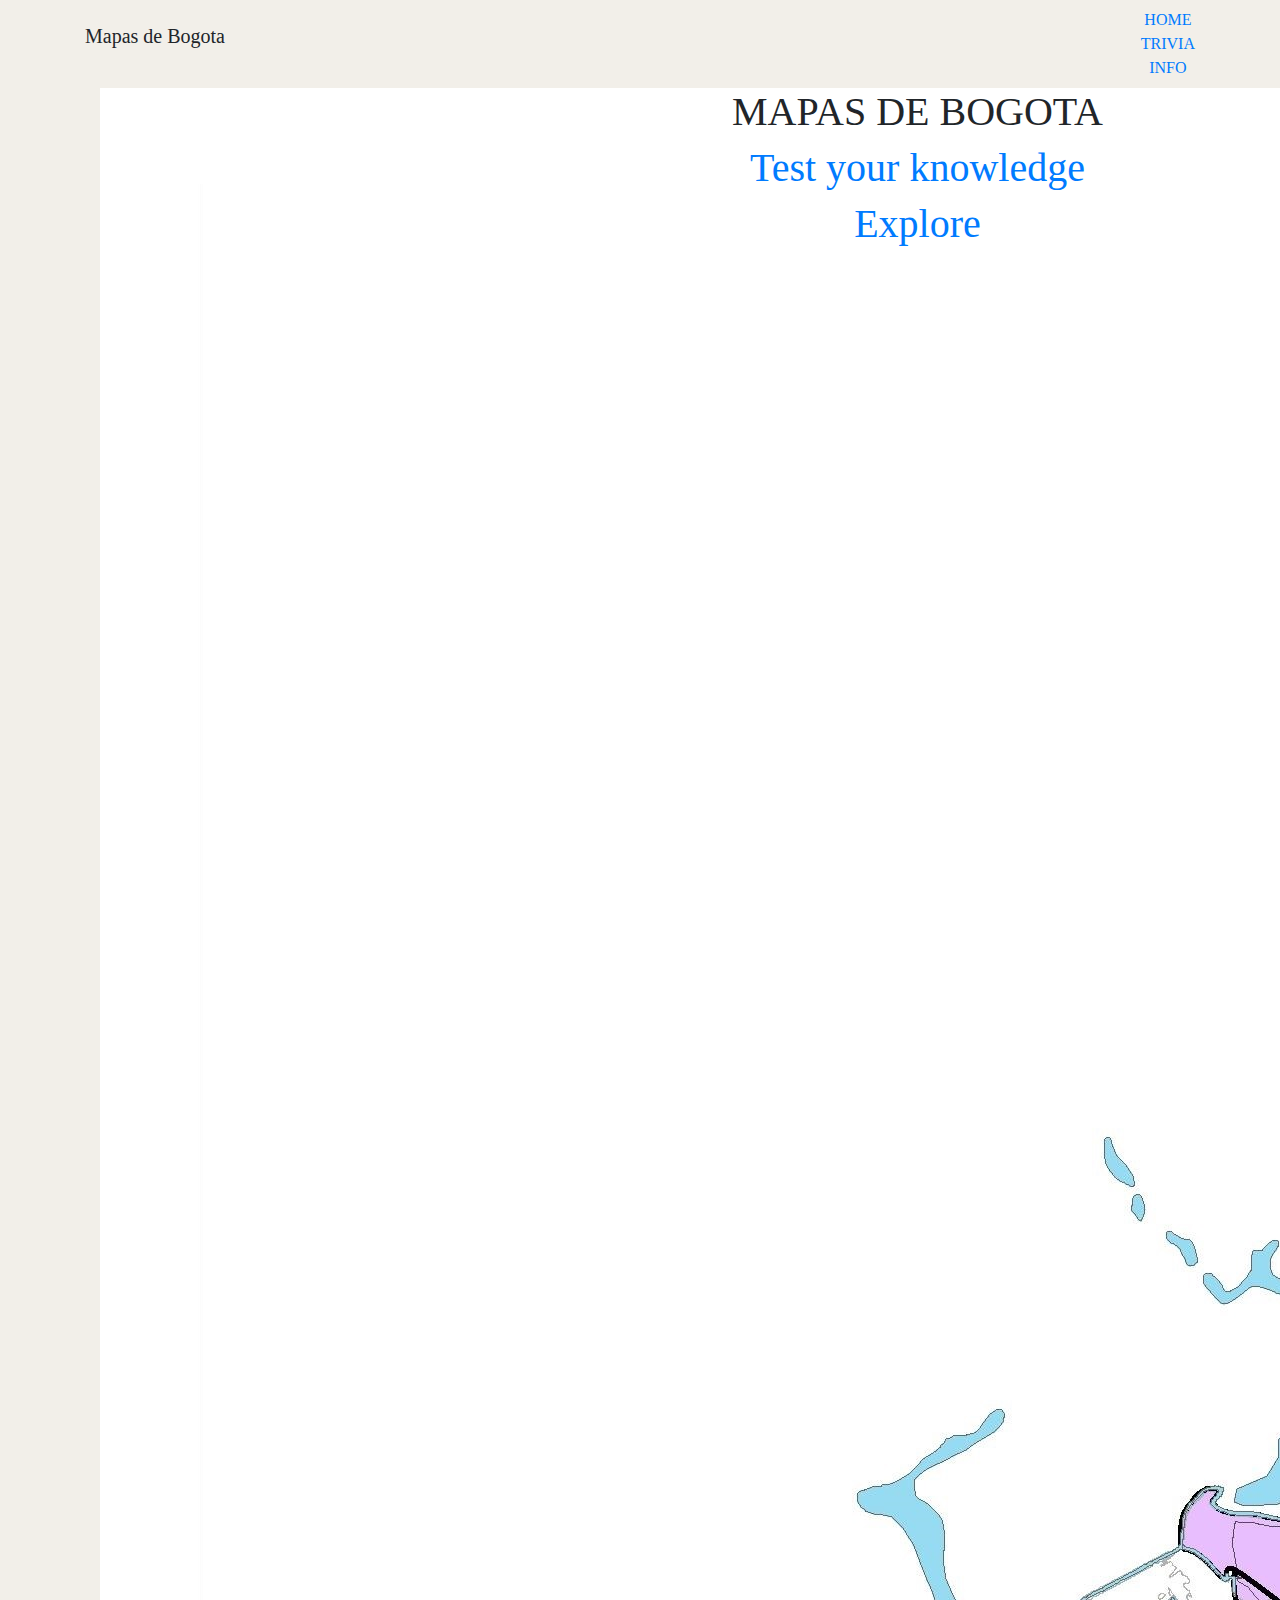
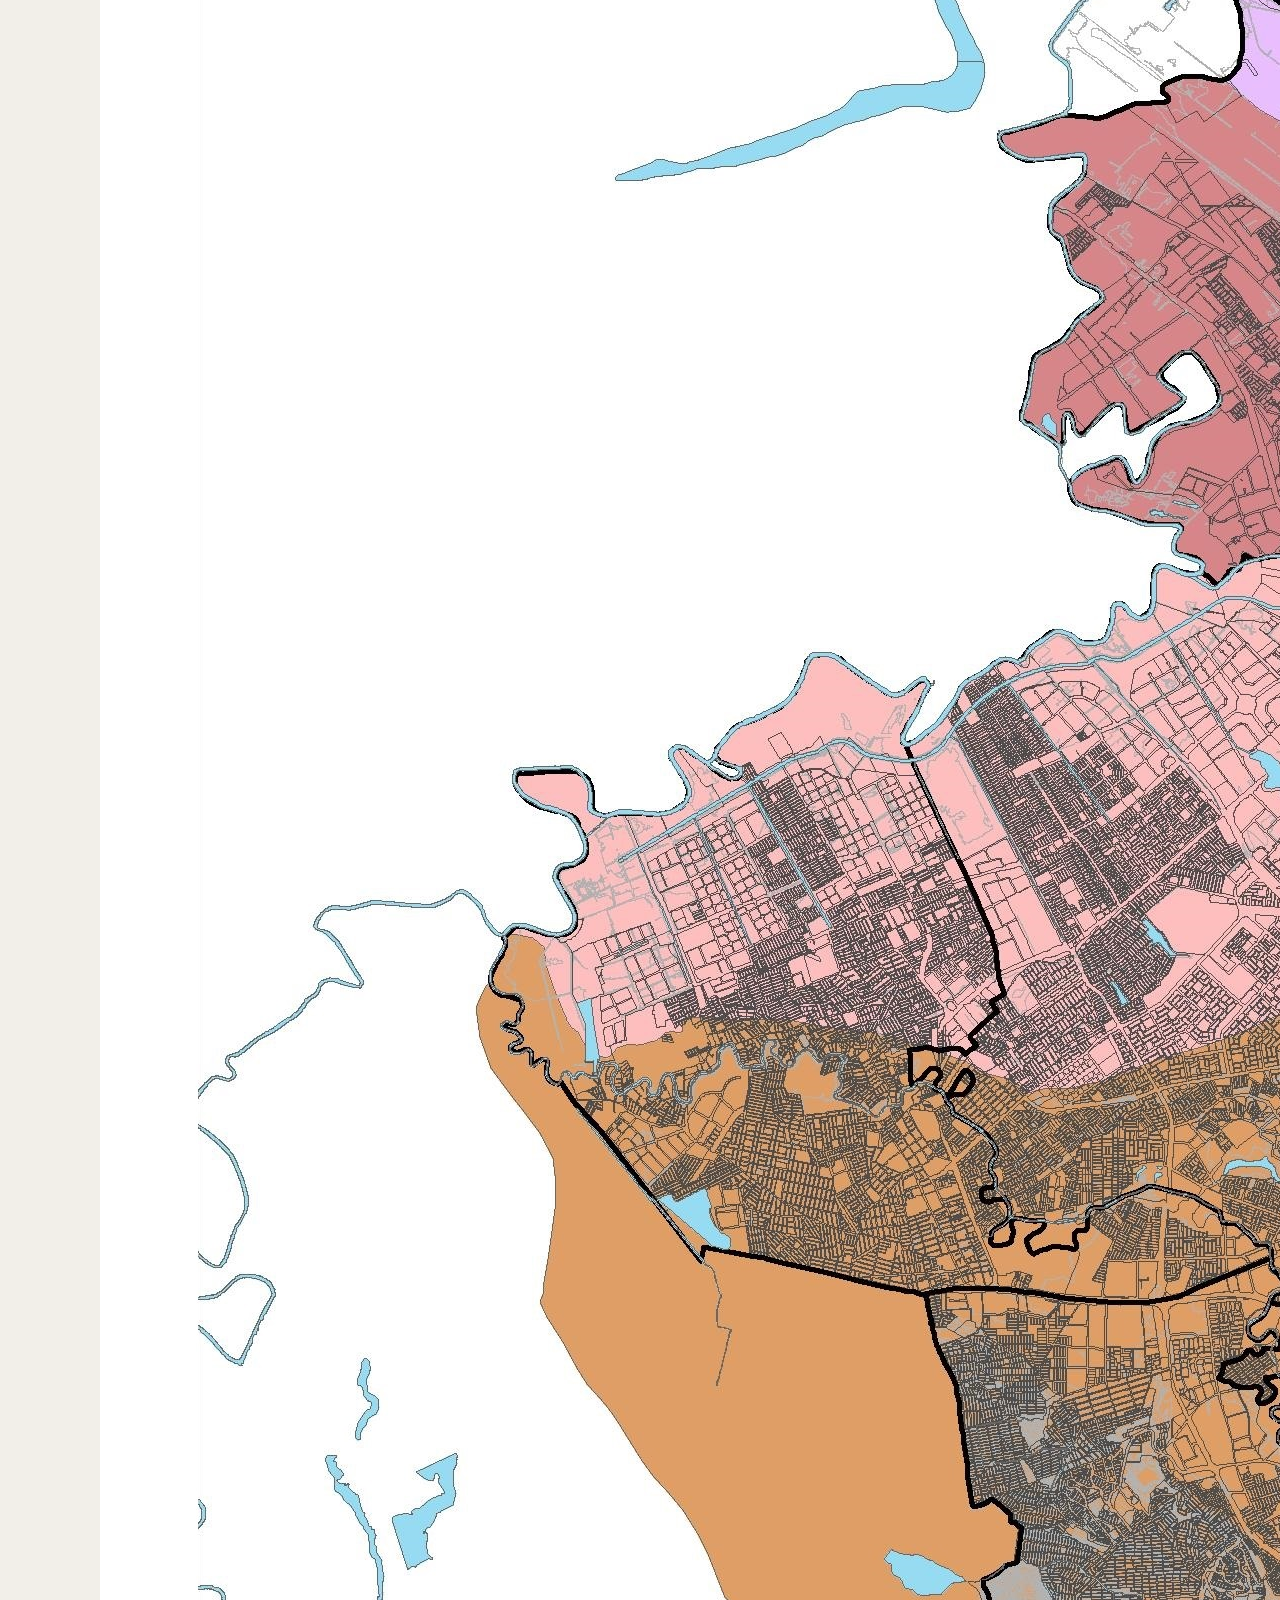
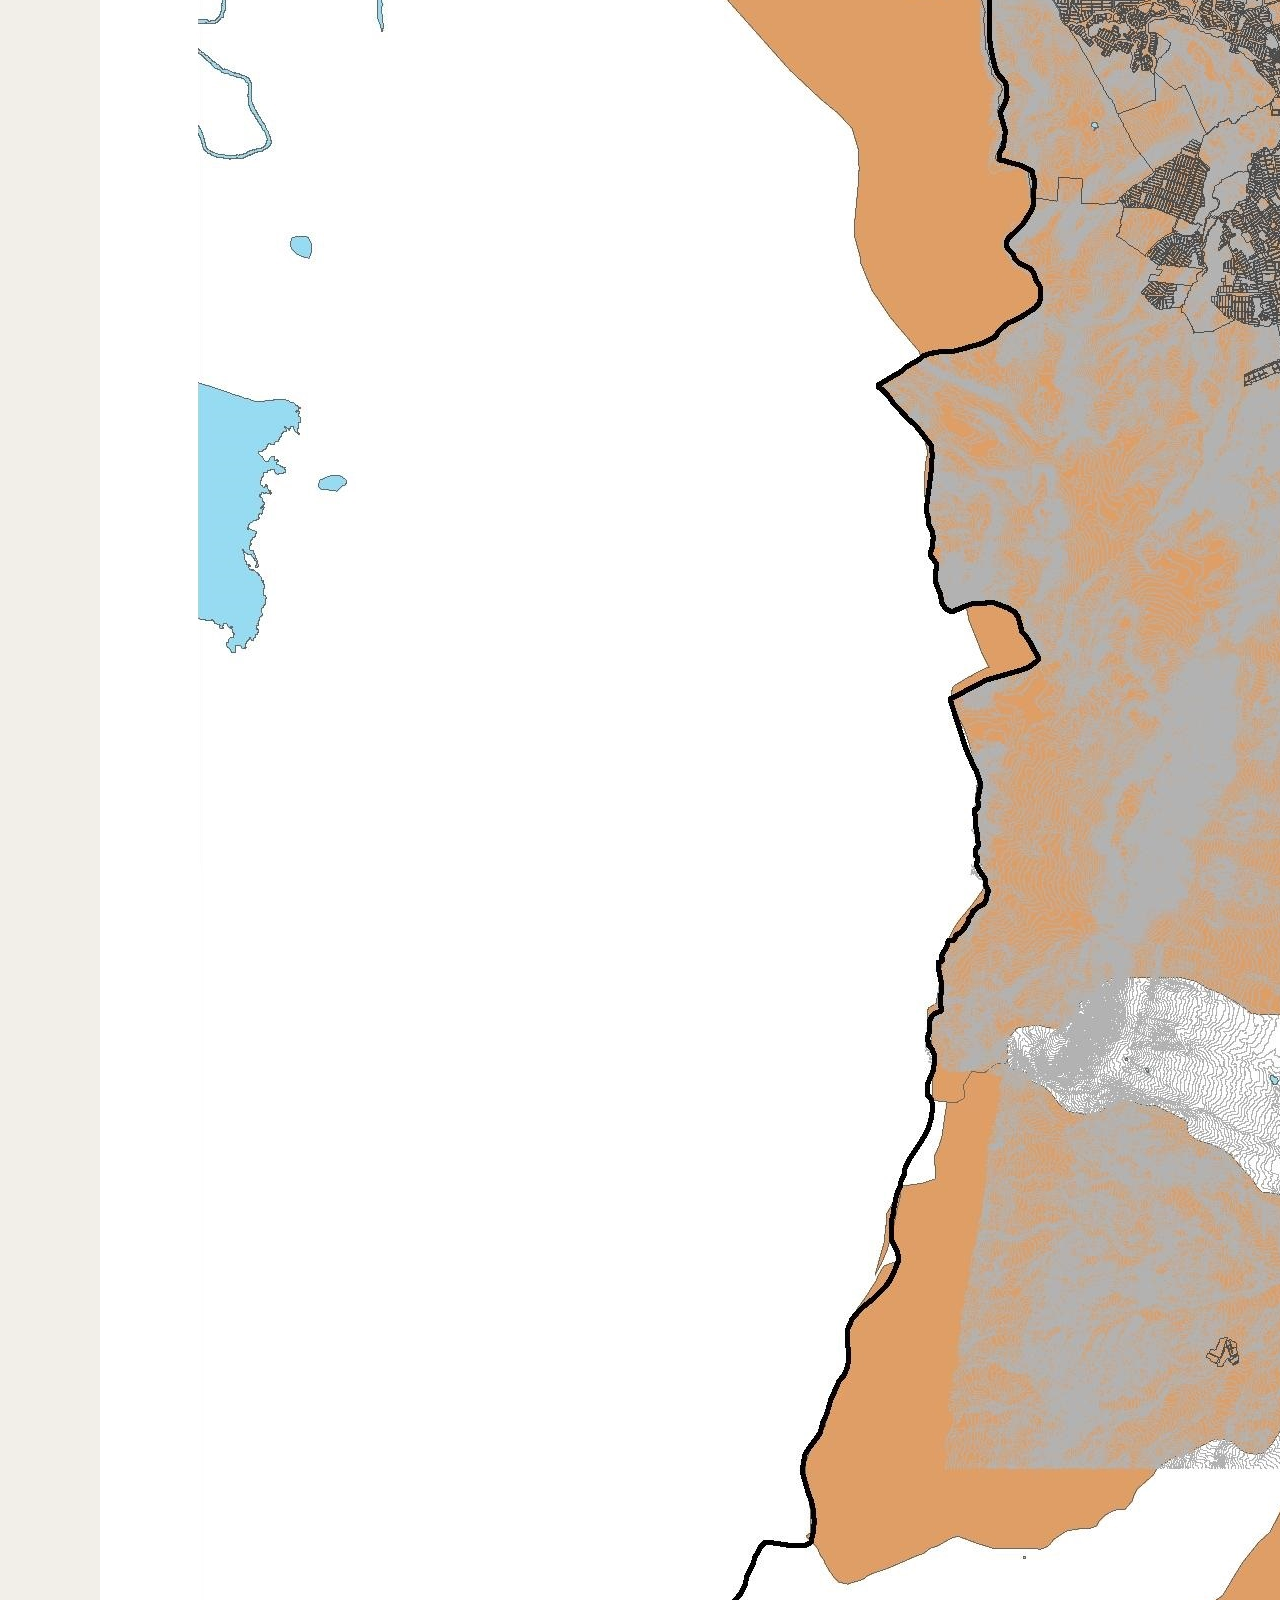
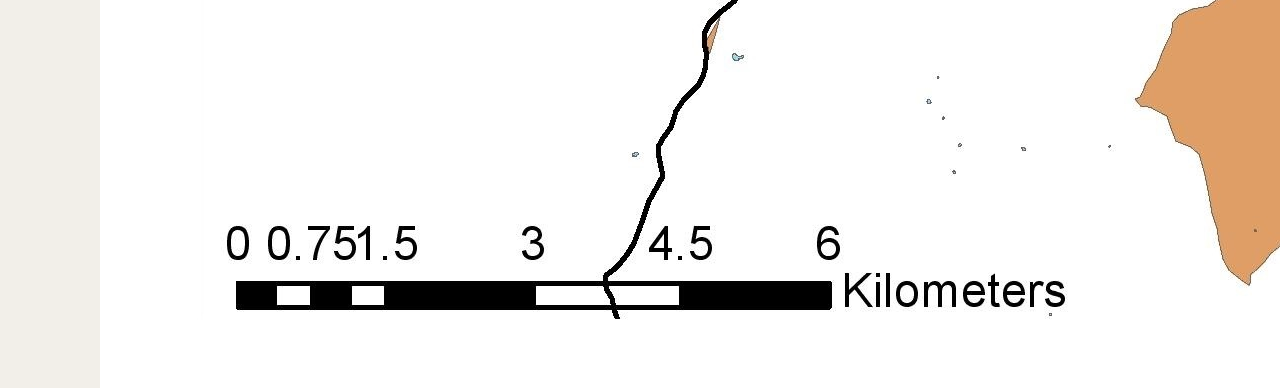
==== index.html @ 1ccb4912 "Add files via upload" ====
<!DOCTYPE html>
<html lang="en" dir="ltr">

<head>
  <meta charset="utf-8">
  <title>Interactive map</title>
  <link rel="stylesheet" href="css/bootstrap.css">
  <link rel="icon" href="https://cerrosdebogota.org/wp-content/uploads/2020/06/cropped-FCB-192x192.png" sizes="192x192" />
  <link rel="stylesheet" href="css/styles.css">
</head>
<body>
  <nav class="navbar navbar-default">
    <div class="container">
      <div class="navbar-header">
        <p class="navbar-brand">Mapas de Bogota</p>
      </div>
        <ul class="nav navbar-nav navbar-right">
          <!-- 6 -->
          <li id="home"><a href="index.html">HOME</a></li>
          <li id="trivia"><a href="trivia.html">TRIVIA</a></li>
          <li id="info"><a href="info.html">INFO</a></li>
        </ul>
    </div>
  </nav>
<div class="container">
  <div class="row">
    <div class="col-lg-6">
      <img class="front-image" src="photos/CUENCAS BOGOTA 4.jpg" usemap="#workmap">


    </div>
    <div class="col-lg-6">
  <h1>MAPAS DE BOGOTA</h1>
    <a href="trivia.html"><h1>Test your knowledge </h1></a>
    <a href="info.html"><h1>Explore</h1></a>

    </div>

  </div>
</body>

</html>
---- css/styles.css ----
body {
  text-align: center;
  align-items: center;
  font-family: "Ubuntu";
  background-color: #f2efe9;
}

h2 {
  font-family: poppins;
  font-weight: 800;

      font-size: 120%;
}
h5{
  font-family: 'Open Sans', sans-serif;
  font-weight: 400;
      font-size: 50%;
}

.front-image {
  display: block;
  margin: auto;
  height: 100%;
  vertical-align: middle;
}

.inBack {
  opacity: 0.5;
}

.front-div {
  /* padding-top: 30px;
  padding-bottom: 30px; */
  width: 100%;
  height: 100%;
  position: absolute;
  top: 0;
  left: 0;
}

.row {
  margin-left: 0;
  margin-right: 0;
}

.round-rect {
  border: solid;
  border-width: 1px;
  border-color: black;
  text-align: center;
  position: relative;
  bottom: 95%;
  left: 3.125%;
  /* width: 500px; */
  height: 35rem;
  width: 35rem;
  border-radius: 50%;
  font-size: 50px;
  color: #00000;
  /* line-height: 500px; */
  background: #ABA8B2;
}

.info {
  margin-top: 10px;
  margin-left: 40px;
  margin-right: 40px;
  color: #4C4B63;
}

.title {
  margin-top: 10px;
  color: #E9EBE8;
}

.emoji {
  font-size: 250%;
  font-family: "Poppins", Sans-serif;
  padding-top: 70px;
}

/* Everything in the background */
.round-rect-lrg {

  border: solid;
  border-width: 1px;
  border-color: black;
  text-align: center;
  position: absolute;
  bottom: 17%;
  left: 7.5%;
  /* width: 500px; */
  height: 45rem;
  width: 45rem;
  border-radius: 50%;
  font-size: 50px;
  color: #00000;
  /* line-height: 500px; */
  background: #ABA8B2;
}

.info-photo {
  border: solid;
  border-color:black;
  height: 80%;
  position: absolute;
  bottom:10%;
  right: 10px;
  border-radius: 5%;
  /* display: inline-block;
  margin: auto;
  height: 100%;
  vertical-align: middle; */
}
.carousel{
  background-color: #4C4B63;
  border: solid;
  border-width: 40px;
  border-color: #4C4B63;
  border-radius: 5%;
  height: 880px;
  width: 1080px;
  position: absolute;
  bottom:5%;
  right: 1%;
}
.carousel-item {

  height: 800px;
  width: 1000px;
}
.carousel-item .w-100{
    position: absolute;
    top: 50%;
    transform: translateY(-50%);


}
.carousel-item .h-100{
    position: absolute;
    left: 50%;
    transform: translateX(-50%);

}
/*
.carousel-inner > .inner-item > img {
  margin: 0 auto;
} */
.info-map {

  /* width: 30%; */
  height: 80%;
  position: absolute;
  border: solid;
  border-color:black;
  bottom: 10%;
  right: 15%;
  border-radius: 5%;
}

.info-info {

  margin-top: 20px;
  margin-left: 40px;
  margin-right: 40px;
  color: #4C4B63;
}

.info-title {
  margin-top: 120px;


  color: #E9EBE8;
}

.info-emoji {
  font-size: 120%;
  font-family: "Poppins", Sans-serif;
  padding-top: 100px;
}

.hide {
  opacity: 0;
}
.hiddenPhoto{
  pointer-events: none;
}
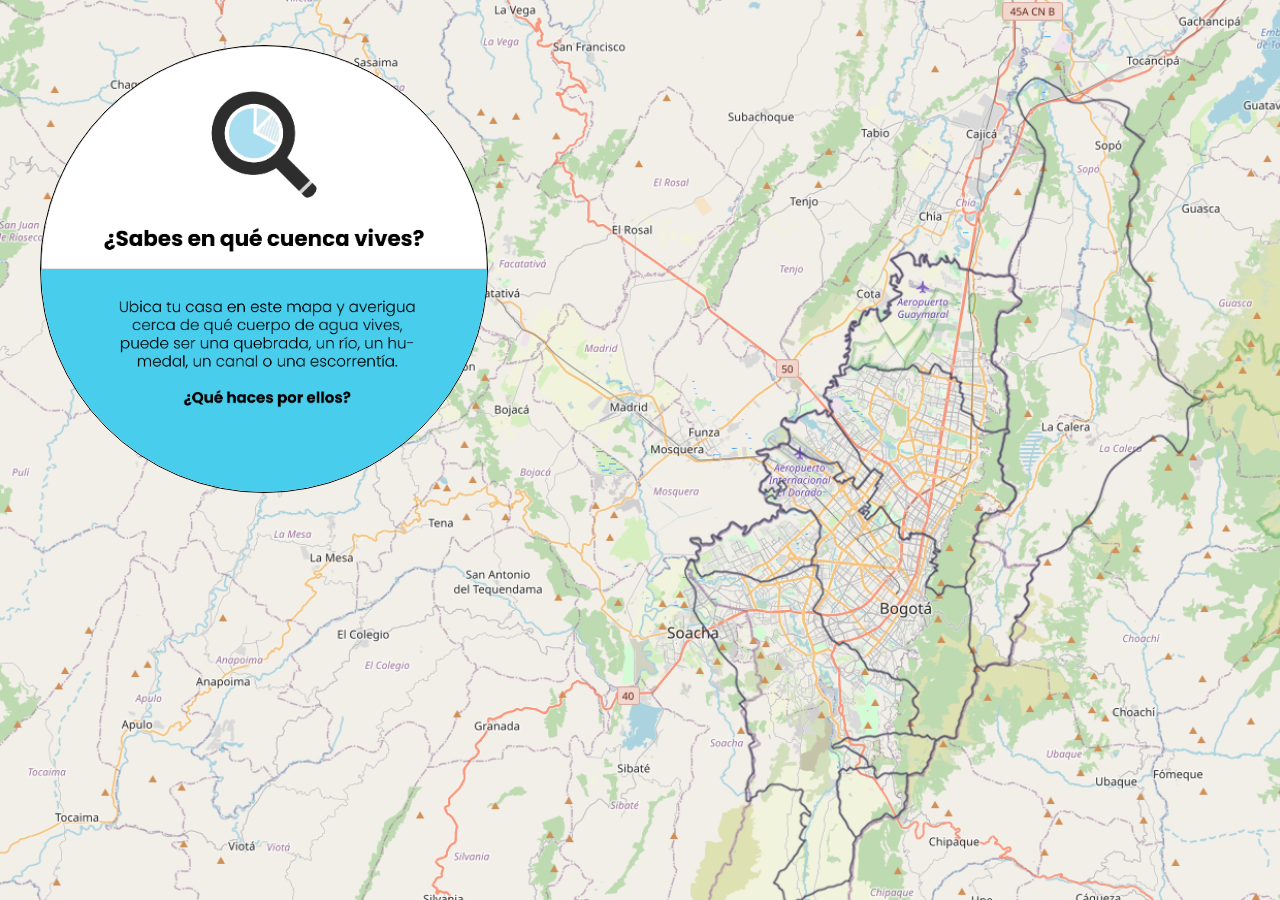
==== commit 66042ff8: "Add files via upload" ====
--- a/index.html
+++ b/index.html
@@ -7,36 +7,100 @@
   <link rel="stylesheet" href="css/bootstrap.css">
   <link rel="icon" href="https://cerrosdebogota.org/wp-content/uploads/2020/06/cropped-FCB-192x192.png" sizes="192x192" />
   <link rel="stylesheet" href="css/styles.css">
+  <link href="https://fonts.googleapis.com/css2?family=Open+Sans&family=Oswald:wght@600&display=swap" rel="stylesheet">
 </head>
+
 <body>
-  <nav class="navbar navbar-default">
-    <div class="container">
-      <div class="navbar-header">
-        <p class="navbar-brand">Mapas de Bogota</p>
-      </div>
-        <ul class="nav navbar-nav navbar-right">
-          <!-- 6 -->
-          <li id="home"><a href="index.html">HOME</a></li>
-          <li id="trivia"><a href="trivia.html">TRIVIA</a></li>
-          <li id="info"><a href="info.html">INFO</a></li>
-        </ul>
-    </div>
-  </nav>
-<div class="container">
-  <div class="row">
-    <div class="col-lg-6">
-      <img class="front-image" src="photos/CUENCAS BOGOTA 4.jpg" usemap="#workmap">
+  <div class="front-div">
+
+    <img id="bigMap" class="front-image faze map" src="photos/mapFullSize1.png" usemap="#image-map">
+
+    <map name="image-map">
+      <area class="mapIMG" ID="Cuenca Rio Teusaca" shape="poly"
+        coords="953, 651, 957, 645, 966, 643, 978, 645, 978, 635, 982, 622, 978, 616, 982, 615, 983, 605, 986, 601, 998, 583, 993, 577, 996, 572, 995, 564, 1002, 560, 998, 555, 1008, 544, 1006, 540, 1034, 528, 1043, 510, 1060, 493, 1074, 459, 1122, 422, 1129, 423, 1144, 441, 1153, 423, 1150, 395, 1167, 389, 1148, 379, 1124, 362, 1122, 338, 1115, 327, 1115, 315, 1110, 297, 1115, 287, 1115, 278, 1095, 254, 1096, 232, 1093, 224, 1096, 207, 1095, 195, 1104, 185, 1104, 173, 1094, 160, 1110, 137, 1088, 121, 1096, 104, 1076, 97, 1060, 97, 1047, 100, 1035, 98, 1027, 86, 1004, 75, 998, 77, 984, 94, 990, 112, 1005, 129, 1003, 136, 1013, 146, 1009, 173, 994, 226, 986, 236, 977, 259, 977, 267, 980, 268, 983, 270, 982, 285, 991, 293, 975, 303, 971, 302, 965, 311, 964, 340, 961, 344, 962, 353, 976, 365, 974, 370, 978, 382, 975, 394, 978, 398, 975, 416, 967, 447, 971, 451, 969, 456, 974, 459, 972, 466, 984, 474, 983, 484, 979, 489, 975, 494, 966, 495, 954, 497, 950, 504, 945, 513, 949, 516, 942, 520, 945, 525, 940, 539, 944, 543, 937, 556, 936, 568, 937, 576, 939, 579, 938, 624, 944, 636, 947, 647" />
+      <area class="mapIMG" ID="Cuenca Rio Torca" shape="poly"
+        coords="816, 363, 814, 355, 823, 353, 823, 346, 820, 346, 826, 340, 825, 337, 824, 329, 823, 329, 824, 328, 824, 324, 827, 315, 828, 316, 835, 315, 834, 307, 839, 300, 839, 305, 844, 299, 850, 300, 853, 313, 863, 304, 857, 303, 863, 295, 862, 294, 874, 286, 867, 280, 869, 278, 863, 275, 866, 266, 870, 266, 871, 273, 876, 268, 864, 253, 881, 244, 886, 250, 886, 258, 892, 258, 892, 252, 894, 247, 896, 253, 900, 252, 901, 259, 908, 257, 912, 250, 919, 255, 918, 250, 922, 255, 926, 252, 929, 258, 929, 261, 940, 262, 951, 265, 960, 265, 980, 266, 983, 274, 982, 283, 991, 291, 985, 299, 975, 303, 971, 302, 968, 307, 965, 314, 966, 334, 964, 341, 960, 345, 961, 353, 977, 365, 975, 373, 979, 379, 977, 416, 966, 419, 948, 413, 942, 401, 930, 397, 934, 388, 931, 378, 931, 369, 928, 368, 926, 365, 922, 368, 921, 361, 912, 360, 906, 353, 903, 362, 890, 360, 887, 353, 882, 358, 852, 358, 852, 357, 837, 355, 835, 358, 832, 359, 827, 356, 823, 355, 822, 358, 821, 363" />
+      <area class="mapIMG" ID="Cuenca Rio Tunjuelo" shape="poly"
+        coords="678, 601, 672, 592, 674, 572, 666, 560, 664, 553, 667, 547, 670, 541, 674, 547, 681, 560, 690, 556, 696, 553, 725, 559, 739, 565, 756, 561, 768, 555, 780, 548, 793, 548, 794, 554, 793, 558, 798, 568, 798, 577, 786, 590, 796, 597, 799, 601, 798, 605, 804, 614, 807, 620, 815, 627, 818, 621, 825, 631, 832, 631, 841, 649, 861, 655, 866, 658, 876, 660, 878, 658, 890, 671, 885, 677, 886, 683, 890, 687, 885, 697, 881, 699, 885, 711, 854, 712, 849, 714, 840, 713, 832, 717, 819, 713, 808, 723, 820, 724, 837, 734, 842, 743, 828, 745, 822, 745, 812, 746, 814, 753, 811, 759, 813, 773, 814, 788, 830, 812, 826, 819, 824, 852, 776, 871, 759, 870, 758, 861, 749, 855, 757, 843, 762, 843, 780, 814, 774, 811, 780, 800, 777, 797, 777, 788, 786, 790, 776, 776, 778, 764, 764, 764, 757, 760, 745, 760, 741, 768, 735, 768, 726, 777, 722, 775, 725, 756, 730, 748, 729, 731, 725, 723, 733, 718, 728, 710, 724, 711, 724, 687, 717, 681, 722, 677, 713, 667, 713, 648, 694, 629, 693, 619" />
+      <area class="mapIMG" ID="Cuenca Tintal" shape="poly"
+        coords="672, 543, 681, 560, 693, 553, 723, 558, 738, 564, 764, 557, 778, 548, 788, 548, 788, 539, 791, 535, 790, 527, 796, 520, 793, 513, 796, 510, 785, 494, 778, 497, 769, 492, 761, 497, 755, 493, 754, 502, 747, 499, 747, 504, 740, 502, 729, 509, 725, 517, 720, 518, 722, 509, 718, 511, 710, 505, 700, 515, 695, 520, 701, 522, 690, 519, 692, 526, 679, 527, 678, 521, 668, 522, 669, 526, 679, 529, 678, 535, 673, 535, 678, 543" />
+      <area class="mapIMG" ID="Humedal Jaboque" shape="poly"
+        coords="830, 812, 813, 787, 814, 776, 810, 758, 816, 751, 814, 747, 819, 745, 822, 748, 824, 744, 829, 747, 846, 743, 849, 755, 857, 749, 878, 750, 880, 752, 879, 779, 877, 786, 865, 793, 857, 787, 852, 795, 839, 800, 830, 815" />
+      <area class="mapIMG" ID="Quebrada Yomasa" shape="poly"
+        coords="849, 755, 860, 748, 880, 749, 882, 752, 888, 747, 894, 753, 908, 716, 897, 713, 882, 713, 866, 710, 848, 715, 838, 713, 830, 717, 822, 714, 803, 725, 818, 724, 839, 736, 842, 744, 847, 743" />
+      <area class="mapIMG" ID="Cuenca Rio Fucha" shape="poly"
+        coords="755, 471, 758, 466, 763, 471, 760, 477, 753, 480, 750, 485, 749, 481, 742, 484, 756, 490, 757, 494, 761, 497, 768, 492, 782, 498, 785, 494, 797, 510, 794, 517, 796, 522, 788, 529, 792, 536, 785, 540, 787, 549, 794, 549, 791, 560, 797, 566, 798, 578, 788, 591, 796, 596, 798, 606, 804, 619, 815, 626, 817, 622, 826, 629, 832, 631, 841, 650, 862, 653, 867, 659, 876, 660, 878, 658, 890, 671, 883, 678, 884, 683, 891, 688, 885, 697, 880, 698, 884, 712, 900, 713, 906, 717, 915, 712, 928, 716, 928, 701, 936, 678, 943, 673, 941, 666, 947, 657, 948, 652, 943, 649, 946, 644, 938, 623, 941, 595, 939, 576, 936, 574, 934, 568, 924, 568, 917, 568, 913, 575, 907, 577, 903, 571, 896, 570, 898, 562, 904, 556, 910, 554, 905, 549, 909, 548, 901, 545, 905, 541, 908, 537, 905, 535, 912, 534, 906, 530, 907, 523, 893, 516, 882, 517, 882, 523, 873, 523, 871, 511, 853, 491, 841, 504, 837, 501, 843, 496, 838, 494, 834, 497, 831, 495, 835, 491, 842, 492, 844, 489, 840, 486, 852, 473, 848, 471, 856, 460, 847, 454, 831, 475, 825, 470, 828, 463, 819, 466, 816, 469, 808, 464, 818, 458, 813, 447, 802, 449, 781, 443, 763, 431, 754, 430, 754, 434, 731, 438, 736, 443, 744, 440, 740, 448, 746, 459, 737, 469, 735, 475, 741, 478, 741, 475, 745, 476, 748, 473, 751, 476" />
+      <area class="mapIMG" ID="Humedal Juan Amarillo" shape="poly"
+        coords="764, 432, 794, 447, 806, 450, 813, 451, 817, 457, 807, 462, 813, 467, 817, 468, 818, 466, 828, 461, 828, 469, 828, 472, 831, 474, 846, 457, 833, 445, 832, 439, 805, 402, 800, 403, 801, 397, 793, 401, 790, 398, 781, 400, 773, 406, 770, 409, 762, 408, 762, 404, 756, 413, 764, 417" />
+      <area class="mapIMG" ID="Cuenca Rio Salitre" shape="poly"
+        coords="918, 568, 935, 569, 938, 564, 936, 554, 944, 543, 941, 539, 946, 523, 944, 521, 948, 516, 950, 504, 951, 504, 950, 501, 954, 496, 960, 498, 966, 495, 975, 495, 978, 487, 985, 479, 983, 471, 971, 464, 972, 453, 973, 451, 966, 446, 970, 444, 970, 441, 975, 421, 979, 420, 976, 415, 962, 418, 948, 416, 942, 402, 931, 397, 935, 385, 932, 371, 926, 365, 921, 366, 921, 361, 913, 359, 908, 353, 901, 361, 892, 360, 885, 354, 879, 359, 852, 358, 837, 354, 832, 359, 824, 356, 818, 358, 820, 363, 808, 364, 814, 374, 804, 368, 808, 374, 800, 375, 798, 385, 806, 388, 804, 391, 808, 399, 806, 402, 833, 443, 844, 458, 848, 454, 856, 460, 849, 469, 850, 472, 840, 487, 844, 490, 841, 493, 837, 489, 833, 496, 838, 498, 841, 493, 843, 494, 838, 499, 841, 503, 854, 490, 868, 509, 872, 510, 870, 520, 880, 523, 882, 517, 900, 519, 907, 524, 906, 532, 911, 533, 905, 533, 906, 537, 903, 544, 908, 546, 904, 555, 897, 568, 905, 571, 910, 577, 916, 576" />
+
+    </map>
 
 
-    </div>
-    <div class="col-lg-6">
-  <h1>MAPAS DE BOGOTA</h1>
-    <a href="trivia.html"><h1>Test your knowledge </h1></a>
-    <a href="info.html"><h1>Explore</h1></a>
 
-    </div>
+    <img class="round" src="circles/Info.png" alt="">
+
+    <img src="" alt="" class="round-lrg hide">
 
   </div>
+  <div class="front-div-small">
+      <img id="smallMap" class="front-image-small faze map" src="photos/mapMobileSize1.png" alt="" usemap="#image-map-small">
+      <map name="image-map-small">
+        <area class="mapIMG" ID="Cuenca Rio Teusaca" coords="211,726,24,562" shape="rect">
+
+      </map>
+  </div>
+
+  <div id="carouselExampleControls" class="carousel slide second-round-lrg  hide hidden" data-interval="false">
+
+
+    <img src="" alt="" class="carouselCircle">
+    <div class="carousel-inner">
+
+      <div class="carousel-item active">
+        <img id="first" src="photos\circle-cropped.png" class="carouselPic" alt="">
+        <div class="carousel-caption d-none d-md-block">
+
+
+        </div>
+      </div>
+      <div class="carousel-item">
+        <img id="second" src="photos\circle-cropped.png" class="carouselPic" alt="">
+        <div class="carousel-caption d-none d-md-block">
+
+
+        </div>
+      </div>
+      <div class="carousel-item">
+        <img id="third" src="photos\circle-cropped.png" class="carouselPic" alt="">
+        <div class="carousel-caption d-none d-md-block">
+      
+        </div>
+      </div>
+    </div>
+    <a class="carousel-control-prev" href="#carouselExampleControls" role="button" data-slide="prev">
+      <span class="carousel-control-prev-icon" aria-hidden="true"></span>
+      <span class="sr-only">Previous</span>
+    </a>
+    <a class="carousel-control-next" href="#carouselExampleControls" role="button" data-slide="next">
+      <span class="carousel-control-next-icon" aria-hidden="true"></span>
+      <span class="sr-only">Next</span>
+    </a>
+
+  </div>
+
+
+  <script src="https://code.jquery.com/jquery-3.3.1.slim.min.js" integrity="sha384-q8i/X+965DzO0rT7abK41JStQIAqVgRVzpbzo5smXKp4YfRvH+8abtTE1Pi6jizo" crossorigin="anonymous"></script>
+  <script src="https://cdnjs.cloudflare.com/ajax/libs/popper.js/1.14.7/umd/popper.min.js" integrity="sha384-UO2eT0CpHqdSJQ6hJty5KVphtPhzWj9WO1clHTMGa3JDZwrnQq4sF86dIHNDz0W1" crossorigin="anonymous"></script>
+  <script src="https://stackpath.bootstrapcdn.com/bootstrap/4.3.1/js/bootstrap.min.js" integrity="sha384-JjSmVgyd0p3pXB1rRibZUAYoIIy6OrQ6VrjIEaFf/nJGzIxFDsf4x0xIM+B07jRM" crossorigin="anonymous"></script>
+  <script src="https://ajax.googleapis.com/ajax/libs/jquery/3.5.1/jquery.min.js"></script>
+  <script type="text/javascript" src="js/jquery.maphilight.js"></script>
+  <script type="text/javascript" src="js\jquery.rwdImageMaps.js"></script>
+  <script src="js/imageMapResizer.min.js" charset="utf-8"></script>
+  <script src="js/appInfo.js" charset="utf-8"></script>
+
+
 </body>
 
 </html>
--- a/css/styles.css
+++ b/css/styles.css
@@ -4,99 +4,113 @@
   font-family: "Ubuntu";
   background-color: #f2efe9;
 }
+h1 {
+  font-size: 8vw;
+  font-family: "Poppins", Sans-serif;
+  padding-top: 3.5vw;
+}
 
 h2 {
   font-family: poppins;
   font-weight: 800;
-
-      font-size: 120%;
-}
-h5{
-  font-family: 'Open Sans', sans-serif;
-  font-weight: 400;
-      font-size: 50%;
+  font-size: 3.5vw;
+  margin-top: 0.85vw;
+  color: #E9EBE8;
+
 }
 
 .front-image {
   display: block;
+
+  margin-left: auto;
+  margin-right: auto;
   margin: auto;
-  height: 100%;
-  vertical-align: middle;
-}
+  position: absolute;
+  height: 100%;
+  width: auto;
+
+
+}
+.front-image-small {
+
+  display: none;
+  margin-left: auto;
+  margin-right: auto;
+  position: absolute;
+
+}
+/* If the page width is too small */
 
 .inBack {
   opacity: 0.5;
 }
 
 .front-div {
-  /* padding-top: 30px;
-  padding-bottom: 30px; */
+display: block;
   width: 100%;
   height: 100%;
   position: absolute;
+
+  left: 0;
+}
+.front-div-small{
+  display: none;
+  width: 100%;
+  height: 100%;
+    position: absolute;
   top: 0;
   left: 0;
 }
 
-.row {
-  margin-left: 0;
-  margin-right: 0;
-}
-
-.round-rect {
+
+.round {
+  border: solid;
+  border-width: 0.08vw;
+  border-color: black;
+  text-align: center;
+  position: relative;
+  bottom: 95vh;
+  left: 3.12vw;
+  /* width: 500px; */
+  height: 35vw;
+  width: 35vw;
+  border-radius: 50%;
+  display: block;
+}
+
+
+
+
+/* Everything in the background */
+.round-lrg {
+
   border: solid;
   border-width: 1px;
   border-color: black;
   text-align: center;
-  position: relative;
-  bottom: 95%;
-  left: 3.125%;
-  /* width: 500px; */
-  height: 35rem;
-  width: 35rem;
-  border-radius: 50%;
-  font-size: 50px;
-  color: #00000;
-  /* line-height: 500px; */
-  background: #ABA8B2;
-}
-
-.info {
-  margin-top: 10px;
-  margin-left: 40px;
-  margin-right: 40px;
-  color: #4C4B63;
-}
-
-.title {
-  margin-top: 10px;
-  color: #E9EBE8;
-}
-
-.emoji {
-  font-size: 250%;
-  font-family: "Poppins", Sans-serif;
-  padding-top: 70px;
-}
-
-/* Everything in the background */
-.round-rect-lrg {
+  position: absolute;
+  top: 2vh;
+  left: 7.125vw;
+  height: 40vw;
+  width: 40vw;
+  border-radius: 50%;
+  display: block;
+
+}
+.second-round-lrg {
 
   border: solid;
   border-width: 1px;
   border-color: black;
   text-align: center;
   position: absolute;
-  bottom: 17%;
-  left: 7.5%;
-  /* width: 500px; */
-  height: 45rem;
-  width: 45rem;
-  border-radius: 50%;
-  font-size: 50px;
-  color: #00000;
-  /* line-height: 500px; */
-  background: #ABA8B2;
+  bottom: 2vh;
+  right: 7.125vw;
+  height: 40vw;
+  width: 40vw;
+  border-radius: 50%;
+  display: block;
+
 }
 
 .info-photo {
@@ -107,81 +121,81 @@
   bottom:10%;
   right: 10px;
   border-radius: 5%;
-  /* display: inline-block;
-  margin: auto;
-  height: 100%;
-  vertical-align: middle; */
-}
-.carousel{
-  background-color: #4C4B63;
-  border: solid;
-  border-width: 40px;
-  border-color: #4C4B63;
-  border-radius: 5%;
-  height: 880px;
-  width: 1080px;
-  position: absolute;
-  bottom:5%;
-  right: 1%;
-}
-.carousel-item {
-
-  height: 800px;
-  width: 1000px;
-}
-.carousel-item .w-100{
-    position: absolute;
-    top: 50%;
-    transform: translateY(-50%);
-
-
-}
-.carousel-item .h-100{
-    position: absolute;
-    left: 50%;
-    transform: translateX(-50%);
-
-}
-/*
-.carousel-inner > .inner-item > img {
-  margin: 0 auto;
-} */
-.info-map {
-
-  /* width: 30%; */
-  height: 80%;
-  position: absolute;
-  border: solid;
-  border-color:black;
-  bottom: 10%;
-  right: 15%;
-  border-radius: 5%;
-}
-
-.info-info {
-
-  margin-top: 20px;
-  margin-left: 40px;
-  margin-right: 40px;
-  color: #4C4B63;
-}
-
+
+}
+
+.carousel-indicators{
+  border-radius: 50%;
+  margin: 0;
+}
+.carousel > a{
+  height: 25%;
+  transform: translateY(148%);
+}
+
+.carousel-inner{
+    border-radius: 50%;
+  height: 100%;
+}
+.carousel-item{
+  border-radius: 50%;
+}
+
+.carouselCircle{
+  border-radius: 50%;
+  height: 100%;
+  position: absolute;
+  overflow: hidden;
+}
+.carouselPic{
+  border-radius: 50%;
+  height: 35vw;
+  top: 50%;
+  transform: translateY(7%);
+  position: relative;
+
+}
+
+.carousel-caption{
+  padding: 0;
+}
 .info-title {
-  margin-top: 120px;
-
-
-  color: #E9EBE8;
-}
-
-.info-emoji {
-  font-size: 120%;
-  font-family: "Poppins", Sans-serif;
-  padding-top: 100px;
+  margin-top: 9.375vw;
 }
 
 .hide {
   opacity: 0;
 }
-.hiddenPhoto{
+.hidden{
   pointer-events: none;
 }
+/* Add an extra .carousel parent class to increase specifity
+   avoiding the use of !important flag. */
+.carousel .carousel-indicators li {
+  background-color: #fff;
+  background-color: rgba(70, 70, 70, 0.75);
+}
+
+.carousel .carousel-indicators .active {
+  background-color: #444;
+}
+
+/* @media (max-width: 1000px){
+.front-div{
+  display: none;
+}
+.front-image{
+  display: none;
+}
+
+
+.front-div-small{
+  display: block;
+}
+.front-image-small{
+  display: block;
+  height: 100%;
+
+}
+
+} */
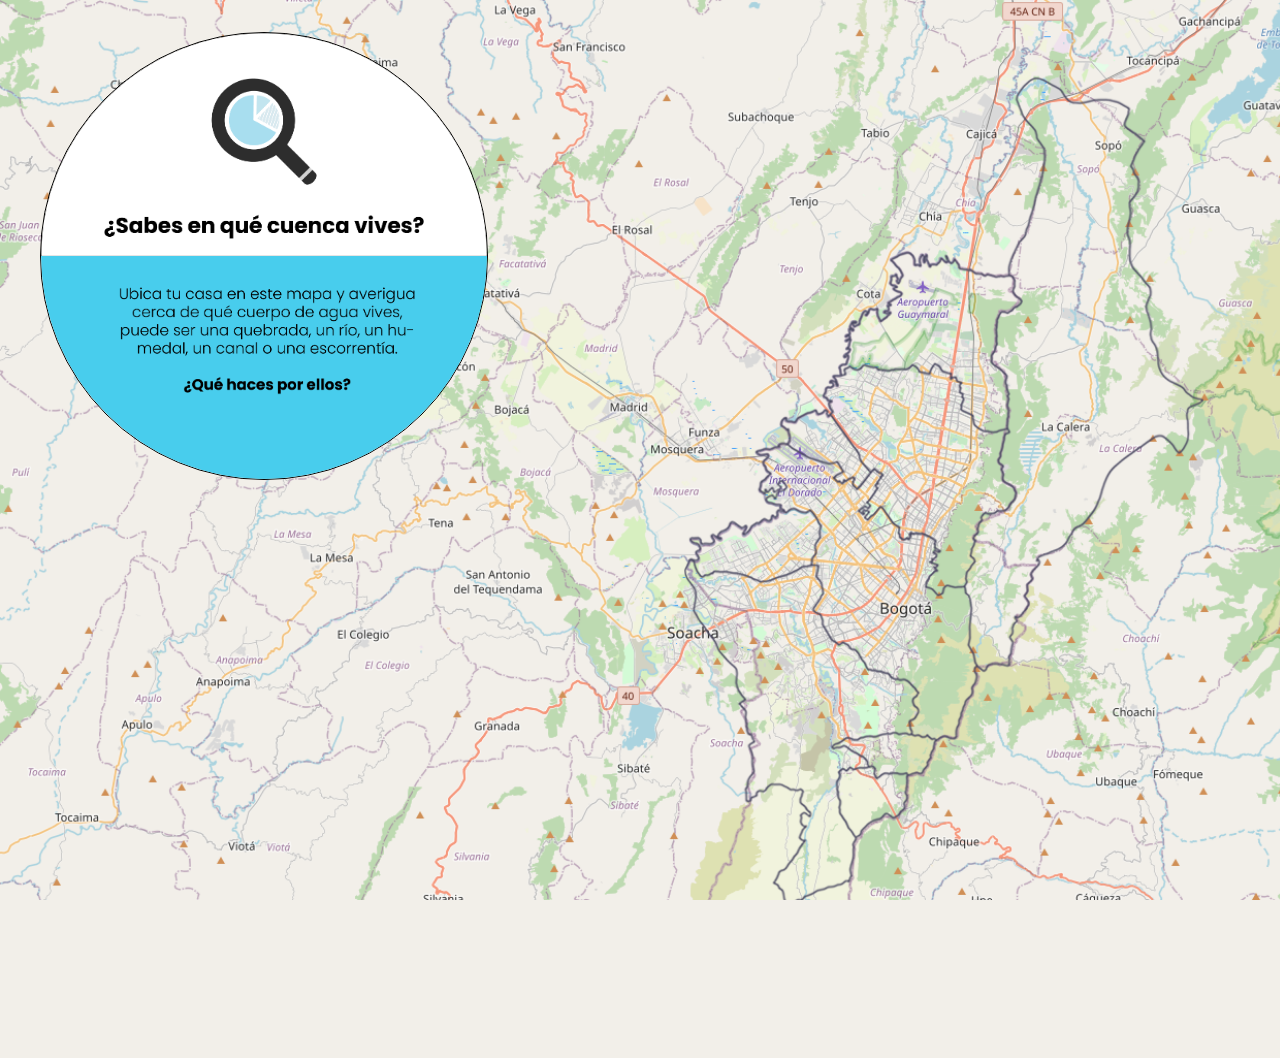
==== commit a5a440bd: "Add files via upload" ====
--- a/index.html
+++ b/index.html
@@ -12,47 +12,60 @@
 
 <body>
   <div class="front-div">
+    <div class="front-div-large">
 
-    <img id="bigMap" class="front-image faze map" src="photos/mapFullSize1.png" usemap="#image-map">
 
-    <map name="image-map">
-      <area class="mapIMG" ID="Cuenca Rio Teusaca" shape="poly"
-        coords="953, 651, 957, 645, 966, 643, 978, 645, 978, 635, 982, 622, 978, 616, 982, 615, 983, 605, 986, 601, 998, 583, 993, 577, 996, 572, 995, 564, 1002, 560, 998, 555, 1008, 544, 1006, 540, 1034, 528, 1043, 510, 1060, 493, 1074, 459, 1122, 422, 1129, 423, 1144, 441, 1153, 423, 1150, 395, 1167, 389, 1148, 379, 1124, 362, 1122, 338, 1115, 327, 1115, 315, 1110, 297, 1115, 287, 1115, 278, 1095, 254, 1096, 232, 1093, 224, 1096, 207, 1095, 195, 1104, 185, 1104, 173, 1094, 160, 1110, 137, 1088, 121, 1096, 104, 1076, 97, 1060, 97, 1047, 100, 1035, 98, 1027, 86, 1004, 75, 998, 77, 984, 94, 990, 112, 1005, 129, 1003, 136, 1013, 146, 1009, 173, 994, 226, 986, 236, 977, 259, 977, 267, 980, 268, 983, 270, 982, 285, 991, 293, 975, 303, 971, 302, 965, 311, 964, 340, 961, 344, 962, 353, 976, 365, 974, 370, 978, 382, 975, 394, 978, 398, 975, 416, 967, 447, 971, 451, 969, 456, 974, 459, 972, 466, 984, 474, 983, 484, 979, 489, 975, 494, 966, 495, 954, 497, 950, 504, 945, 513, 949, 516, 942, 520, 945, 525, 940, 539, 944, 543, 937, 556, 936, 568, 937, 576, 939, 579, 938, 624, 944, 636, 947, 647" />
-      <area class="mapIMG" ID="Cuenca Rio Torca" shape="poly"
-        coords="816, 363, 814, 355, 823, 353, 823, 346, 820, 346, 826, 340, 825, 337, 824, 329, 823, 329, 824, 328, 824, 324, 827, 315, 828, 316, 835, 315, 834, 307, 839, 300, 839, 305, 844, 299, 850, 300, 853, 313, 863, 304, 857, 303, 863, 295, 862, 294, 874, 286, 867, 280, 869, 278, 863, 275, 866, 266, 870, 266, 871, 273, 876, 268, 864, 253, 881, 244, 886, 250, 886, 258, 892, 258, 892, 252, 894, 247, 896, 253, 900, 252, 901, 259, 908, 257, 912, 250, 919, 255, 918, 250, 922, 255, 926, 252, 929, 258, 929, 261, 940, 262, 951, 265, 960, 265, 980, 266, 983, 274, 982, 283, 991, 291, 985, 299, 975, 303, 971, 302, 968, 307, 965, 314, 966, 334, 964, 341, 960, 345, 961, 353, 977, 365, 975, 373, 979, 379, 977, 416, 966, 419, 948, 413, 942, 401, 930, 397, 934, 388, 931, 378, 931, 369, 928, 368, 926, 365, 922, 368, 921, 361, 912, 360, 906, 353, 903, 362, 890, 360, 887, 353, 882, 358, 852, 358, 852, 357, 837, 355, 835, 358, 832, 359, 827, 356, 823, 355, 822, 358, 821, 363" />
-      <area class="mapIMG" ID="Cuenca Rio Tunjuelo" shape="poly"
-        coords="678, 601, 672, 592, 674, 572, 666, 560, 664, 553, 667, 547, 670, 541, 674, 547, 681, 560, 690, 556, 696, 553, 725, 559, 739, 565, 756, 561, 768, 555, 780, 548, 793, 548, 794, 554, 793, 558, 798, 568, 798, 577, 786, 590, 796, 597, 799, 601, 798, 605, 804, 614, 807, 620, 815, 627, 818, 621, 825, 631, 832, 631, 841, 649, 861, 655, 866, 658, 876, 660, 878, 658, 890, 671, 885, 677, 886, 683, 890, 687, 885, 697, 881, 699, 885, 711, 854, 712, 849, 714, 840, 713, 832, 717, 819, 713, 808, 723, 820, 724, 837, 734, 842, 743, 828, 745, 822, 745, 812, 746, 814, 753, 811, 759, 813, 773, 814, 788, 830, 812, 826, 819, 824, 852, 776, 871, 759, 870, 758, 861, 749, 855, 757, 843, 762, 843, 780, 814, 774, 811, 780, 800, 777, 797, 777, 788, 786, 790, 776, 776, 778, 764, 764, 764, 757, 760, 745, 760, 741, 768, 735, 768, 726, 777, 722, 775, 725, 756, 730, 748, 729, 731, 725, 723, 733, 718, 728, 710, 724, 711, 724, 687, 717, 681, 722, 677, 713, 667, 713, 648, 694, 629, 693, 619" />
-      <area class="mapIMG" ID="Cuenca Tintal" shape="poly"
-        coords="672, 543, 681, 560, 693, 553, 723, 558, 738, 564, 764, 557, 778, 548, 788, 548, 788, 539, 791, 535, 790, 527, 796, 520, 793, 513, 796, 510, 785, 494, 778, 497, 769, 492, 761, 497, 755, 493, 754, 502, 747, 499, 747, 504, 740, 502, 729, 509, 725, 517, 720, 518, 722, 509, 718, 511, 710, 505, 700, 515, 695, 520, 701, 522, 690, 519, 692, 526, 679, 527, 678, 521, 668, 522, 669, 526, 679, 529, 678, 535, 673, 535, 678, 543" />
-      <area class="mapIMG" ID="Humedal Jaboque" shape="poly"
-        coords="830, 812, 813, 787, 814, 776, 810, 758, 816, 751, 814, 747, 819, 745, 822, 748, 824, 744, 829, 747, 846, 743, 849, 755, 857, 749, 878, 750, 880, 752, 879, 779, 877, 786, 865, 793, 857, 787, 852, 795, 839, 800, 830, 815" />
-      <area class="mapIMG" ID="Quebrada Yomasa" shape="poly"
-        coords="849, 755, 860, 748, 880, 749, 882, 752, 888, 747, 894, 753, 908, 716, 897, 713, 882, 713, 866, 710, 848, 715, 838, 713, 830, 717, 822, 714, 803, 725, 818, 724, 839, 736, 842, 744, 847, 743" />
-      <area class="mapIMG" ID="Cuenca Rio Fucha" shape="poly"
-        coords="755, 471, 758, 466, 763, 471, 760, 477, 753, 480, 750, 485, 749, 481, 742, 484, 756, 490, 757, 494, 761, 497, 768, 492, 782, 498, 785, 494, 797, 510, 794, 517, 796, 522, 788, 529, 792, 536, 785, 540, 787, 549, 794, 549, 791, 560, 797, 566, 798, 578, 788, 591, 796, 596, 798, 606, 804, 619, 815, 626, 817, 622, 826, 629, 832, 631, 841, 650, 862, 653, 867, 659, 876, 660, 878, 658, 890, 671, 883, 678, 884, 683, 891, 688, 885, 697, 880, 698, 884, 712, 900, 713, 906, 717, 915, 712, 928, 716, 928, 701, 936, 678, 943, 673, 941, 666, 947, 657, 948, 652, 943, 649, 946, 644, 938, 623, 941, 595, 939, 576, 936, 574, 934, 568, 924, 568, 917, 568, 913, 575, 907, 577, 903, 571, 896, 570, 898, 562, 904, 556, 910, 554, 905, 549, 909, 548, 901, 545, 905, 541, 908, 537, 905, 535, 912, 534, 906, 530, 907, 523, 893, 516, 882, 517, 882, 523, 873, 523, 871, 511, 853, 491, 841, 504, 837, 501, 843, 496, 838, 494, 834, 497, 831, 495, 835, 491, 842, 492, 844, 489, 840, 486, 852, 473, 848, 471, 856, 460, 847, 454, 831, 475, 825, 470, 828, 463, 819, 466, 816, 469, 808, 464, 818, 458, 813, 447, 802, 449, 781, 443, 763, 431, 754, 430, 754, 434, 731, 438, 736, 443, 744, 440, 740, 448, 746, 459, 737, 469, 735, 475, 741, 478, 741, 475, 745, 476, 748, 473, 751, 476" />
-      <area class="mapIMG" ID="Humedal Juan Amarillo" shape="poly"
-        coords="764, 432, 794, 447, 806, 450, 813, 451, 817, 457, 807, 462, 813, 467, 817, 468, 818, 466, 828, 461, 828, 469, 828, 472, 831, 474, 846, 457, 833, 445, 832, 439, 805, 402, 800, 403, 801, 397, 793, 401, 790, 398, 781, 400, 773, 406, 770, 409, 762, 408, 762, 404, 756, 413, 764, 417" />
-      <area class="mapIMG" ID="Cuenca Rio Salitre" shape="poly"
-        coords="918, 568, 935, 569, 938, 564, 936, 554, 944, 543, 941, 539, 946, 523, 944, 521, 948, 516, 950, 504, 951, 504, 950, 501, 954, 496, 960, 498, 966, 495, 975, 495, 978, 487, 985, 479, 983, 471, 971, 464, 972, 453, 973, 451, 966, 446, 970, 444, 970, 441, 975, 421, 979, 420, 976, 415, 962, 418, 948, 416, 942, 402, 931, 397, 935, 385, 932, 371, 926, 365, 921, 366, 921, 361, 913, 359, 908, 353, 901, 361, 892, 360, 885, 354, 879, 359, 852, 358, 837, 354, 832, 359, 824, 356, 818, 358, 820, 363, 808, 364, 814, 374, 804, 368, 808, 374, 800, 375, 798, 385, 806, 388, 804, 391, 808, 399, 806, 402, 833, 443, 844, 458, 848, 454, 856, 460, 849, 469, 850, 472, 840, 487, 844, 490, 841, 493, 837, 489, 833, 496, 838, 498, 841, 493, 843, 494, 838, 499, 841, 503, 854, 490, 868, 509, 872, 510, 870, 520, 880, 523, 882, 517, 900, 519, 907, 524, 906, 532, 911, 533, 905, 533, 906, 537, 903, 544, 908, 546, 904, 555, 897, 568, 905, 571, 910, 577, 916, 576" />
+      <img id="bigMap" class="front-image  map" src="photos/mapFullSize1.png" usemap="#image-map">
 
-    </map>
+      <map name="image-map">
+        <area class="mapIMG" ID="Cuenca Rio Teusaca" shape="poly"
+          coords="953, 651, 957, 645, 966, 643, 978, 645, 978, 635, 982, 622, 978, 616, 982, 615, 983, 605, 986, 601, 998, 583, 993, 577, 996, 572, 995, 564, 1002, 560, 998, 555, 1008, 544, 1006, 540, 1034, 528, 1043, 510, 1060, 493, 1074, 459, 1122, 422, 1129, 423, 1144, 441, 1153, 423, 1150, 395, 1167, 389, 1148, 379, 1124, 362, 1122, 338, 1115, 327, 1115, 315, 1110, 297, 1115, 287, 1115, 278, 1095, 254, 1096, 232, 1093, 224, 1096, 207, 1095, 195, 1104, 185, 1104, 173, 1094, 160, 1110, 137, 1088, 121, 1096, 104, 1076, 97, 1060, 97, 1047, 100, 1035, 98, 1027, 86, 1004, 75, 998, 77, 984, 94, 990, 112, 1005, 129, 1003, 136, 1013, 146, 1009, 173, 994, 226, 986, 236, 977, 259, 977, 267, 980, 268, 983, 270, 982, 285, 991, 293, 975, 303, 971, 302, 965, 311, 964, 340, 961, 344, 962, 353, 976, 365, 974, 370, 978, 382, 975, 394, 978, 398, 975, 416, 967, 447, 971, 451, 969, 456, 974, 459, 972, 466, 984, 474, 983, 484, 979, 489, 975, 494, 966, 495, 954, 497, 950, 504, 945, 513, 949, 516, 942, 520, 945, 525, 940, 539, 944, 543, 937, 556, 936, 568, 937, 576, 939, 579, 938, 624, 944, 636, 947, 647" />
+        <area class="mapIMG" ID="Cuenca Rio Torca" shape="poly"
+          coords="816, 363, 814, 355, 823, 353, 823, 346, 820, 346, 826, 340, 825, 337, 824, 329, 823, 329, 824, 328, 824, 324, 827, 315, 828, 316, 835, 315, 834, 307, 839, 300, 839, 305, 844, 299, 850, 300, 853, 313, 863, 304, 857, 303, 863, 295, 862, 294, 874, 286, 867, 280, 869, 278, 863, 275, 866, 266, 870, 266, 871, 273, 876, 268, 864, 253, 881, 244, 886, 250, 886, 258, 892, 258, 892, 252, 894, 247, 896, 253, 900, 252, 901, 259, 908, 257, 912, 250, 919, 255, 918, 250, 922, 255, 926, 252, 929, 258, 929, 261, 940, 262, 951, 265, 960, 265, 980, 266, 983, 274, 982, 283, 991, 291, 985, 299, 975, 303, 971, 302, 968, 307, 965, 314, 966, 334, 964, 341, 960, 345, 961, 353, 977, 365, 975, 373, 979, 379, 977, 416, 966, 419, 948, 413, 942, 401, 930, 397, 934, 388, 931, 378, 931, 369, 928, 368, 926, 365, 922, 368, 921, 361, 912, 360, 906, 353, 903, 362, 890, 360, 887, 353, 882, 358, 852, 358, 852, 357, 837, 355, 835, 358, 832, 359, 827, 356, 823, 355, 822, 358, 821, 363" />
+        <area class="mapIMG" ID="Cuenca Rio Tunjuelo" shape="poly"
+          coords="678, 601, 672, 592, 674, 572, 666, 560, 664, 553, 667, 547, 670, 541, 674, 547, 681, 560, 690, 556, 696, 553, 725, 559, 739, 565, 756, 561, 768, 555, 780, 548, 793, 548, 794, 554, 793, 558, 798, 568, 798, 577, 786, 590, 796, 597, 799, 601, 798, 605, 804, 614, 807, 620, 815, 627, 818, 621, 825, 631, 832, 631, 841, 649, 861, 655, 866, 658, 876, 660, 878, 658, 890, 671, 885, 677, 886, 683, 890, 687, 885, 697, 881, 699, 885, 711, 854, 712, 849, 714, 840, 713, 832, 717, 819, 713, 808, 723, 820, 724, 837, 734, 842, 743, 828, 745, 822, 745, 812, 746, 814, 753, 811, 759, 813, 773, 814, 788, 830, 812, 826, 819, 824, 852, 776, 871, 759, 870, 758, 861, 749, 855, 757, 843, 762, 843, 780, 814, 774, 811, 780, 800, 777, 797, 777, 788, 786, 790, 776, 776, 778, 764, 764, 764, 757, 760, 745, 760, 741, 768, 735, 768, 726, 777, 722, 775, 725, 756, 730, 748, 729, 731, 725, 723, 733, 718, 728, 710, 724, 711, 724, 687, 717, 681, 722, 677, 713, 667, 713, 648, 694, 629, 693, 619" />
+        <area class="mapIMG" ID="Cuenca Tintal" shape="poly"
+          coords="672, 543, 681, 560, 693, 553, 723, 558, 738, 564, 764, 557, 778, 548, 788, 548, 788, 539, 791, 535, 790, 527, 796, 520, 793, 513, 796, 510, 785, 494, 778, 497, 769, 492, 761, 497, 755, 493, 754, 502, 747, 499, 747, 504, 740, 502, 729, 509, 725, 517, 720, 518, 722, 509, 718, 511, 710, 505, 700, 515, 695, 520, 701, 522, 690, 519, 692, 526, 679, 527, 678, 521, 668, 522, 669, 526, 679, 529, 678, 535, 673, 535, 678, 543" />
+        <area class="mapIMG" ID="Humedal Jaboque" shape="poly"
+          coords="830, 812, 813, 787, 814, 776, 810, 758, 816, 751, 814, 747, 819, 745, 822, 748, 824, 744, 829, 747, 846, 743, 849, 755, 857, 749, 878, 750, 880, 752, 879, 779, 877, 786, 865, 793, 857, 787, 852, 795, 839, 800, 830, 815" />
+        <area class="mapIMG" ID="Quebrada Yomasa" shape="poly"
+          coords="849, 755, 860, 748, 880, 749, 882, 752, 888, 747, 894, 753, 908, 716, 897, 713, 882, 713, 866, 710, 848, 715, 838, 713, 830, 717, 822, 714, 803, 725, 818, 724, 839, 736, 842, 744, 847, 743" />
+        <area class="mapIMG" ID="Cuenca Rio Fucha" shape="poly"
+          coords="755, 471, 758, 466, 763, 471, 760, 477, 753, 480, 750, 485, 749, 481, 742, 484, 756, 490, 757, 494, 761, 497, 768, 492, 782, 498, 785, 494, 797, 510, 794, 517, 796, 522, 788, 529, 792, 536, 785, 540, 787, 549, 794, 549, 791, 560, 797, 566, 798, 578, 788, 591, 796, 596, 798, 606, 804, 619, 815, 626, 817, 622, 826, 629, 832, 631, 841, 650, 862, 653, 867, 659, 876, 660, 878, 658, 890, 671, 883, 678, 884, 683, 891, 688, 885, 697, 880, 698, 884, 712, 900, 713, 906, 717, 915, 712, 928, 716, 928, 701, 936, 678, 943, 673, 941, 666, 947, 657, 948, 652, 943, 649, 946, 644, 938, 623, 941, 595, 939, 576, 936, 574, 934, 568, 924, 568, 917, 568, 913, 575, 907, 577, 903, 571, 896, 570, 898, 562, 904, 556, 910, 554, 905, 549, 909, 548, 901, 545, 905, 541, 908, 537, 905, 535, 912, 534, 906, 530, 907, 523, 893, 516, 882, 517, 882, 523, 873, 523, 871, 511, 853, 491, 841, 504, 837, 501, 843, 496, 838, 494, 834, 497, 831, 495, 835, 491, 842, 492, 844, 489, 840, 486, 852, 473, 848, 471, 856, 460, 847, 454, 831, 475, 825, 470, 828, 463, 819, 466, 816, 469, 808, 464, 818, 458, 813, 447, 802, 449, 781, 443, 763, 431, 754, 430, 754, 434, 731, 438, 736, 443, 744, 440, 740, 448, 746, 459, 737, 469, 735, 475, 741, 478, 741, 475, 745, 476, 748, 473, 751, 476" />
+        <area class="mapIMG" ID="Humedal Juan Amarillo" shape="poly"
+          coords="764, 432, 794, 447, 806, 450, 813, 451, 817, 457, 807, 462, 813, 467, 817, 468, 818, 466, 828, 461, 828, 469, 828, 472, 831, 474, 846, 457, 833, 445, 832, 439, 805, 402, 800, 403, 801, 397, 793, 401, 790, 398, 781, 400, 773, 406, 770, 409, 762, 408, 762, 404, 756, 413, 764, 417" />
+        <area class="mapIMG" ID="Cuenca Rio Salitre" shape="poly"
+          coords="918, 568, 935, 569, 938, 564, 936, 554, 944, 543, 941, 539, 946, 523, 944, 521, 948, 516, 950, 504, 951, 504, 950, 501, 954, 496, 960, 498, 966, 495, 975, 495, 978, 487, 985, 479, 983, 471, 971, 464, 972, 453, 973, 451, 966, 446, 970, 444, 970, 441, 975, 421, 979, 420, 976, 415, 962, 418, 948, 416, 942, 402, 931, 397, 935, 385, 932, 371, 926, 365, 921, 366, 921, 361, 913, 359, 908, 353, 901, 361, 892, 360, 885, 354, 879, 359, 852, 358, 837, 354, 832, 359, 824, 356, 818, 358, 820, 363, 808, 364, 814, 374, 804, 368, 808, 374, 800, 375, 798, 385, 806, 388, 804, 391, 808, 399, 806, 402, 833, 443, 844, 458, 848, 454, 856, 460, 849, 469, 850, 472, 840, 487, 844, 490, 841, 493, 837, 489, 833, 496, 838, 498, 841, 493, 843, 494, 838, 499, 841, 503, 854, 490, 868, 509, 872, 510, 870, 520, 880, 523, 882, 517, 900, 519, 907, 524, 906, 532, 911, 533, 905, 533, 906, 537, 903, 544, 908, 546, 904, 555, 897, 568, 905, 571, 910, 577, 916, 576" />
+
+      </map>
+
+    </div>
 
 
 
-    <img class="round" src="circles/Info.png" alt="">
+    <div class="front-div-small inBack">
+      <img id="smallMap" class="front-image-small map " src="photos/mapMobileSize1.png" alt="" usemap="#image-map-small">
+      <map name="image-map-small">
+        <area class="mapIMG" ID="Cuenca Rio Tunjuelo" coords="211,726,24,562" shape="rect">
+      </map>
+    </div>
 
     <img src="" alt="" class="round-lrg hide">
+    <a href=""><img src="circles\InfoEmpty.png" alt="" class="round-empty"></a>
+
+
+
+    <img id="mobile" class="tap round-small" src="circles/InfoSmall.png" alt="" usemap="#close">
+
+    <map name="close">
+      <area href="" class="tap" coords="1292,2192,1044,1973" shape="rect">
+    </map>
+    <img id="desktop" class="round" src="circles/Info.png" alt="">
+
 
   </div>
-  <div class="front-div-small">
-      <img id="smallMap" class="front-image-small faze map" src="photos/mapMobileSize1.png" alt="" usemap="#image-map-small">
-      <map name="image-map-small">
-        <area class="mapIMG" ID="Cuenca Rio Teusaca" coords="211,726,24,562" shape="rect">
 
-      </map>
-  </div>
-
-  <div id="carouselExampleControls" class="carousel slide second-round-lrg  hide hidden" data-interval="false">
+  <div id="carousel1" class="carousel slide second-round-lrg  hide hidden" data-interval="false">
 
 
     <img src="" alt="" class="carouselCircle">
@@ -75,15 +88,62 @@
       <div class="carousel-item">
         <img id="third" src="photos\circle-cropped.png" class="carouselPic" alt="">
         <div class="carousel-caption d-none d-md-block">
-      
+
         </div>
       </div>
     </div>
-    <a class="carousel-control-prev" href="#carouselExampleControls" role="button" data-slide="prev">
+    <a class="carousel-control-prev" href="#carousel1" role="button" data-slide="prev">
       <span class="carousel-control-prev-icon" aria-hidden="true"></span>
       <span class="sr-only">Previous</span>
     </a>
-    <a class="carousel-control-next" href="#carouselExampleControls" role="button" data-slide="next">
+    <a class="carousel-control-next" href="#carousel1" role="button" data-slide="next">
+      <span class="carousel-control-next-icon" aria-hidden="true"></span>
+      <span class="sr-only">Next</span>
+    </a>
+
+  </div>
+
+  <div id="carousel2" class="carousel slide second-round-lrg-mobile hidden hide" data-interval="false">
+
+
+    <img src="" alt="" class="carouselCircleMobile">
+    <div class="carousel-inner">
+
+      <div class="carousel-item active">
+        <img id="first-mobile" src="photos\circle-cropped.png" class="carouselPic-mobile" alt="">
+        <div class="carousel-caption d-none d-md-block">
+
+
+        </div>
+      </div>
+
+      <div class="carousel-item">
+        <img id="second-mobile" src="photos\circle-cropped.png" class="carouselPic-mobile" alt="">
+        <div class="carousel-caption d-none d-md-block">
+
+
+        </div>
+      </div>
+      <div class="carousel-item">
+        <img id="third-mobile" src="photos\circle-cropped.png" class="carouselPic-mobile" alt="">
+        <div class="carousel-caption d-none d-md-block">
+
+        </div>
+      </div>
+
+      <div class="carousel-item">
+        <img id="forth-mobile" src="photos\circle-cropped.png" class="carouselPic-mobile" alt="">
+        <div class="carousel-caption d-none d-md-block">
+
+
+        </div>
+      </div>
+    </div>
+    <a class="carousel-control-prev" href="#carousel2" role="button" data-slide="prev">
+      <span class="carousel-control-prev-icon" aria-hidden="true"></span>
+      <span class="sr-only">Previous</span>
+    </a>
+    <a class="carousel-control-next" href="#carousel2" role="button" data-slide="next">
       <span class="carousel-control-next-icon" aria-hidden="true"></span>
       <span class="sr-only">Next</span>
     </a>
--- a/css/styles.css
+++ b/css/styles.css
@@ -4,6 +4,7 @@
   font-family: "Ubuntu";
   background-color: #f2efe9;
 }
+
 h1 {
   font-size: 8vw;
   font-family: "Poppins", Sans-serif;
@@ -16,74 +17,79 @@
   font-size: 3.5vw;
   margin-top: 0.85vw;
   color: #E9EBE8;
-
+}
+
+button {
+  font-size: 175px;
+  position: relative;
+  top: 45vh;
 }
 
 .front-image {
   display: block;
-
   margin-left: auto;
   margin-right: auto;
   margin: auto;
   position: absolute;
   height: 100%;
   width: auto;
-
-
-}
+}
+
 .front-image-small {
-
-  display: none;
+  display: none;
+  height: 100vh;
   margin-left: auto;
   margin-right: auto;
   position: absolute;
-
-}
+}
+
 /* If the page width is too small */
-
 .inBack {
   opacity: 0.5;
 }
 
 .front-div {
-display: block;
+  display: block;
   width: 100%;
   height: 100%;
   position: absolute;
-
   left: 0;
 }
-.front-div-small{
-  display: none;
+
+.front-div-large {
+  display: block;
   width: 100%;
   height: 100%;
-    position: absolute;
+  position: absolute;
+  left: 0;
+}
+
+.front-div-small {
+  display: none;
+  width: 100vw;
+  height: 100vh;
+  position: absolute;
   top: 0;
   left: 0;
 }
 
-
 .round {
   border: solid;
   border-width: 0.08vw;
   border-color: black;
   text-align: center;
-  position: relative;
-  bottom: 95vh;
+  position: absolute;
+
   left: 3.12vw;
-  /* width: 500px; */
+  top: 3.5vh;
   height: 35vw;
   width: 35vw;
   border-radius: 50%;
   display: block;
 }
 
-
-
-
 /* Everything in the background */
 .round-lrg {
-
   border: solid;
   border-width: 1px;
   border-color: black;
@@ -95,10 +101,9 @@
   width: 40vw;
   border-radius: 50%;
   display: block;
-
-}
+}
+
 .second-round-lrg {
-
   border: solid;
   border-width: 1px;
   border-color: black;
@@ -110,55 +115,64 @@
   width: 40vw;
   border-radius: 50%;
   display: block;
-
 }
 
 .info-photo {
   border: solid;
-  border-color:black;
+  border-color: black;
   height: 80%;
   position: absolute;
-  bottom:10%;
+  bottom: 10%;
   right: 10px;
   border-radius: 5%;
-
-}
-
-.carousel-indicators{
+}
+
+.carousel-indicators {
   border-radius: 50%;
   margin: 0;
 }
-.carousel > a{
+
+.carousel>a {
   height: 25%;
   transform: translateY(148%);
 }
 
-.carousel-inner{
-    border-radius: 50%;
-  height: 100%;
-}
-.carousel-item{
-  border-radius: 50%;
-}
-
-.carouselCircle{
+.carousel-inner {
+  border-radius: 50%;
+  height: 100%;
+}
+
+.carousel-item {
+  border-radius: 50%;
+}
+
+.carouselCircle {
   border-radius: 50%;
   height: 100%;
   position: absolute;
   overflow: hidden;
 }
-.carouselPic{
+
+.carouselPic {
   border-radius: 50%;
   height: 35vw;
   top: 50%;
   transform: translateY(7%);
   position: relative;
-
-}
-
-.carousel-caption{
+}
+.carouselPic-mobile {
+  border-radius: 50%;
+  height: 90vw;
+  top: 50%;
+  transform: translateY(3%);
+  position: relative;
+}
+
+
+.carousel-caption {
   padding: 0;
 }
+
 .info-title {
   margin-top: 9.375vw;
 }
@@ -166,9 +180,11 @@
 .hide {
   opacity: 0;
 }
-.hidden{
+
+.hidden {
   pointer-events: none;
 }
+
 /* Add an extra .carousel parent class to increase specifity
    avoiding the use of !important flag. */
 .carousel .carousel-indicators li {
@@ -180,22 +196,77 @@
   background-color: #444;
 }
 
-/* @media (max-width: 1000px){
-.front-div{
-  display: none;
-}
-.front-image{
-  display: none;
-}
-
-
-.front-div-small{
-  display: block;
-}
-.front-image-small{
-  display: block;
-  height: 100%;
-
-}
-
-} */
+.round-small{
+  display: none;
+}
+.round-empty{
+  display: none;
+}
+.second-round-lrg-mobile {
+  border: solid;
+  border-width: 1px;
+  border-color: black;
+  text-align: center;
+  position: absolute;
+  top: 50%;
+  transform: translateY(-50%) translateX(-50%);
+  left: 50%;
+  height: 95vw;
+  width: 95vw;
+  border-radius: 50%;
+  display: block;
+}
+.carouselCircleMobile {
+  border-radius: 50%;
+  height: 100%;
+  position: absolute;
+  overflow: hidden;
+
+}
+
+
+@media (max-width: 1000px) {
+  .round-empty {
+    display: none;
+    position: absolute;
+    left: 15.5vw;
+    top: 6.5vh;
+    height: 15vw;
+    width: 15vw;
+  }
+
+  .front-div-large {
+    display: none;
+  }
+
+  .front-image {
+    display: none;
+  }
+
+  .round-small {
+    display: block;
+    position: absolute;
+    top: 50%;
+    transform: translateY(-50%) translateX(-50%);
+    left: 50%;
+    height: 90vw;
+    width: 90vw;
+  }
+
+  .front-div-small {
+    display: block;
+    height: 100vh;
+    width: 100vw;
+  }
+
+  .front-image-small {
+    display: block;
+    height: 100vh;
+  }
+
+  .round {
+    display: none;
+  }
+
+
+}
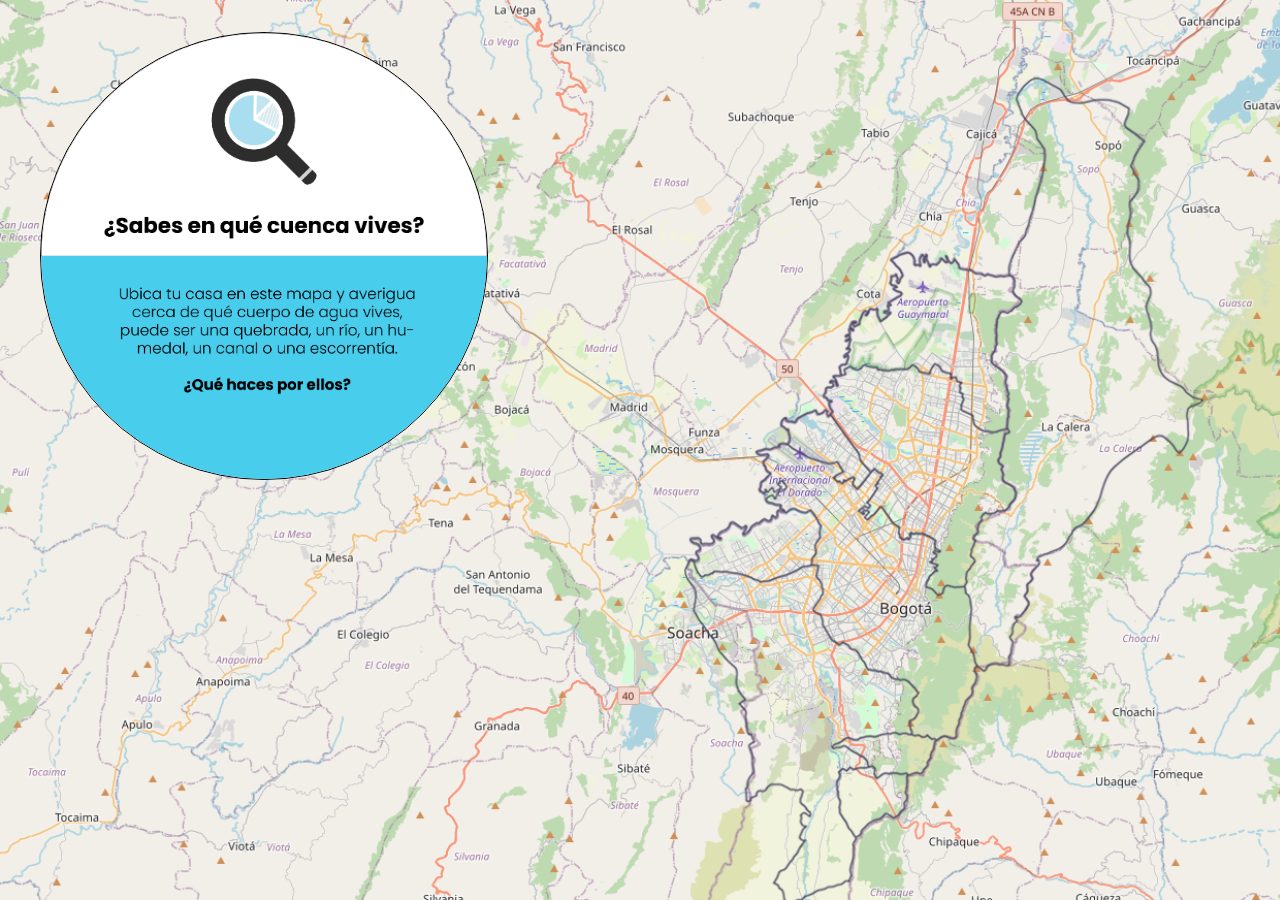
==== commit 194467f3: "Add files via upload" ====
--- a/index.html
+++ b/index.html
@@ -3,6 +3,8 @@
 
 <head>
   <meta charset="utf-8">
+  <meta name="viewport" content=content='width=device-width, initial-scale=1.0, maximum-scale=1.0' />
+
   <title>Interactive map</title>
   <link rel="stylesheet" href="css/bootstrap.css">
   <link rel="icon" href="https://cerrosdebogota.org/wp-content/uploads/2020/06/cropped-FCB-192x192.png" sizes="192x192" />
@@ -11,7 +13,8 @@
 </head>
 
 <body>
-  <div class="front-div">
+
+  <div class="clickable front-div">
     <div class="front-div-large">
 
 
@@ -41,26 +44,46 @@
 
     </div>
 
+<div class="front-div-small inBack">
 
 
-    <div class="front-div-small inBack">
-      <img id="smallMap" class="front-image-small map " src="photos/mapMobileSize1.png" alt="" usemap="#image-map-small">
-      <map name="image-map-small">
-        <area class="mapIMG" ID="Cuenca Rio Tunjuelo" coords="211,726,24,562" shape="rect">
-      </map>
-    </div>
+    <img id="smallMap" class="front-image-small map " src="photos/mapMobileSize1.png" alt="" usemap="#image-map-small">
+    <map name="image-map-small">
+      <area class="mapIMG" ID="Cuenca Rio Tunjuelo"
+        coords="65,772,68,767,76,761,86,753,95,755,106,760,115,758,115,771,125,783,118,784,118,794,115,802,118,809,100,835,91,848,99,858,134,858,161,844,168,805,153,782,152,765,152,746,180,735,161,720,145,718,163,708,220,706,221,691,229,680,222,671,230,667,220,654,205,651,199,648,179,643,164,620,157,614,151,617,139,599,137,588,128,587,137,567,131,551,134,542,118,541,88,557,78,556,59,551,39,547,31,550,19,553,10,535,2,546,13,568,13,585,36,623,54,644,53,657,60,670,55,676,63,683,64,706,73,713,67,716,70,740,62,751,62,766"
+        shape="poly">
+      <area shape="poly" ID = "Humedal Jaboque" class="mapIMG"
+        coords="169, 805, 174, 801, 174, 798, 188, 788, 193, 787, 198, 781, 206, 786, 216, 777, 219, 766, 217, 759, 218, 742, 196, 743, 188, 748, 185, 743, 187, 736, 166, 739, 153, 739, 152, 746, 153, 748, 150, 754, 151, 767, 154, 772, 153, 782" />
+      <area shape="poly" ID = "Quebrada Yomasa" class="mapIMG"
+        coords="189, 748, 196, 742, 218, 744, 229, 742, 233, 744, 240, 727, 247, 710, 239, 710, 238, 705, 232, 708, 205, 704, 191, 706, 187, 707, 172, 709, 170, 711, 159, 708, 151, 714, 146, 719, 158, 717, 174, 727, 180, 732, 180, 737, 186, 737" />
+      <area shape="poly" ID = "Cuenca Tintal" class="mapIMG"
+        coords="11, 536, 13, 547, 19, 553, 32, 547, 58, 549, 76, 557, 92, 555, 110, 548, 118, 542, 127, 541, 125, 535, 131, 530, 129, 521, 134, 514, 135, 503, 125, 488, 118, 492, 109, 486, 102, 492, 99, 492, 93, 490, 92, 494, 92, 497, 85, 500, 78, 497, 72, 501, 66, 503, 62, 513, 59, 511, 61, 503, 56, 505, 48, 499, 44, 507, 36, 511, 38, 517, 31, 513, 30, 520, 20, 522, 16, 515, 9, 515, 7, 516, 7, 519, 9, 520, 14, 520, 16, 523, 18, 525, 13, 529, 17, 535" />
+      <area shape="poly" ID = "Cuenca Rio Fucha" class="mapIMG"
+        coords="221, 703, 225, 705, 235, 707, 238, 705, 242, 709, 247, 710, 254, 706, 266, 709, 265, 700, 276, 671, 282, 667, 282, 658, 286, 648, 283, 644, 285, 637, 283, 628, 277, 618, 280, 582, 278, 571, 274, 567, 273, 561, 264, 562, 256, 561, 253, 569, 247, 572, 242, 563, 235, 563, 240, 551, 247, 547, 247, 542, 240, 540, 248, 532, 243, 529, 250, 528, 245, 523, 245, 516, 233, 510, 221, 512, 220, 517, 214, 517, 210, 514, 211, 504, 205, 502, 192, 483, 180, 497, 177, 494, 182, 488, 181, 486, 173, 493, 170, 489, 191, 466, 186, 463, 195, 452, 186, 448, 170, 468, 164, 464, 167, 458, 164, 456, 155, 463, 146, 456, 156, 451, 150, 441, 142, 443, 121, 436, 103, 424, 93, 424, 87, 429, 71, 432, 74, 436, 82, 433, 85, 437, 78, 441, 85, 453, 77, 460, 74, 468, 79, 472, 86, 466, 90, 469, 93, 468, 90, 478, 86, 473, 80, 478, 82, 479, 96, 484, 96, 490, 99, 493, 109, 484, 117, 490, 126, 487, 134, 502, 133, 512, 130, 518, 131, 527, 124, 534, 127, 540, 131, 542, 130, 553, 136, 560, 136, 569, 128, 582, 128, 587, 134, 590, 136, 600, 145, 615, 153, 619, 156, 615, 163, 623, 169, 624, 180, 643, 201, 646, 205, 653, 216, 653, 229, 666, 222, 673, 223, 674, 224, 677, 226, 679, 229, 681, 228, 685, 227, 688, 225, 691, 221, 692, 220, 695, 221, 697" />
+      <area shape="poly" ID = "Humedal Juan Amarillo" class="mapIMG"
+        coords="169, 467, 183, 452, 172, 440, 171, 432, 144, 396, 138, 391, 131, 395, 129, 392, 111, 400, 110, 403, 100, 403, 100, 398, 98, 397, 95, 400, 96, 407, 98, 408, 103, 409, 103, 412, 103, 415, 103, 420, 101, 424, 105, 427, 115, 433, 128, 440, 142, 443, 152, 441, 157, 450, 147, 456, 149, 460, 154, 461, 161, 459, 165, 456, 166, 456, 166, 458, 165, 460, 164, 464" />
+      <area shape="poly" ID = "Cuenca Rio Salitre" class="mapIMG"
+        coords="136, 377, 146, 383, 146, 383, 144, 383, 146, 390, 148, 391, 144, 395, 172, 435, 175, 442, 182, 453, 186, 447, 195, 454, 188, 465, 189, 466, 179, 480, 184, 484, 180, 488, 175, 484, 172, 489, 176, 492, 179, 486, 182, 489, 178, 494, 181, 499, 192, 484, 203, 501, 211, 505, 210, 509, 211, 515, 215, 516, 221, 517, 223, 509, 233, 511, 246, 518, 246, 525, 250, 528, 248, 528, 244, 532, 246, 532, 240, 540, 247, 541, 247, 548, 240, 553, 236, 562, 244, 567, 248, 571, 253, 570, 257, 560, 266, 563, 274, 563, 276, 558, 277, 547, 284, 539, 283, 535, 279, 533, 284, 518, 284, 513, 287, 509, 290, 498, 290, 493, 294, 490, 300, 492, 305, 490, 305, 490, 315, 489, 323, 474, 321, 465, 311, 460, 310, 444, 305, 440, 309, 436, 312, 415, 318, 413, 316, 411, 313, 409, 301, 413, 284, 406, 281, 397, 270, 390, 273, 380, 272, 375, 269, 374, 270, 363, 263, 359, 261, 362, 261, 356, 252, 354, 250, 348, 244, 346, 240, 357, 230, 354, 223, 347, 215, 353, 189, 353, 188, 349, 176, 347, 169, 353, 162, 348, 155, 351, 159, 357, 146, 358, 152, 368, 148, 363, 142, 363, 147, 367, 145, 369, 143, 370, 139, 370, 139, 371" />
+      <area shape="poly" ID = "Cuenca Rio Torca" class="mapIMG"
+        coords="155, 355, 152, 349, 159, 347, 160, 340, 162, 334, 162, 333, 163, 323, 160, 320, 164, 305, 168, 310, 173, 309, 175, 295, 189, 295, 192, 304, 200, 298, 200, 286, 214, 280, 207, 274, 201, 267, 202, 261, 207, 259, 208, 267, 216, 260, 203, 243, 221, 239, 226, 246, 226, 250, 232, 251, 231, 241, 235, 241, 238, 250, 247, 251, 252, 244, 258, 249, 261, 248, 262, 245, 269, 253, 293, 260, 306, 263, 321, 260, 320, 277, 333, 288, 316, 298, 309, 295, 306, 303, 303, 324, 305, 335, 301, 337, 301, 346, 313, 355, 317, 379, 314, 386, 317, 392, 315, 409, 301, 412, 286, 407, 279, 395, 270, 390, 273, 379, 270, 364, 262, 361, 260, 355, 252, 354, 248, 347, 244, 350, 241, 357, 232, 354, 226, 346, 217, 352, 194, 353, 190, 350, 179, 347, 172, 351, 163, 349" />
+      <area shape="poly" ID = "Cuenca Rio Teusaca" class="mapIMG"
+        coords="323, 90, 333, 111, 345, 122, 346, 128, 353, 142, 332, 222, 326, 229, 315, 260, 320, 263, 323, 268, 321, 277, 329, 283, 329, 289, 316, 297, 308, 298, 304, 305, 304, 326, 304, 334, 300, 337, 301, 347, 315, 356, 313, 363, 317, 379, 316, 406, 317, 412, 311, 415, 305, 441, 310, 444, 311, 460, 322, 465, 324, 473, 314, 488, 305, 489, 298, 493, 294, 490, 290, 496, 286, 507, 286, 511, 282, 515, 279, 532, 284, 536, 274, 550, 275, 569, 279, 576, 278, 620, 282, 629, 285, 639, 294, 644, 297, 637, 317, 638, 320, 618, 318, 611, 325, 595, 336, 577, 331, 571, 335, 567, 335, 559, 341, 554, 338, 550, 346, 539, 344, 535, 350, 531, 371, 522, 380, 506, 394, 497, 402, 480, 413, 453, 421, 444, 461, 416, 466, 417, 469, 419, 482, 432, 486, 429, 488, 423, 491, 415, 488, 390, 492, 388, 497, 387, 499, 384, 503, 382, 502, 383, 497, 381, 489, 375, 484, 367, 466, 358, 463, 350, 461, 330, 455, 324, 453, 316, 454, 311, 454, 302, 449, 290, 455, 276, 455, 273, 451, 269, 438, 253, 434, 248, 434, 244, 434, 239, 435, 227, 430, 220, 436, 201, 434, 190, 440, 183, 443, 178, 443, 166, 434, 154, 449, 130, 429, 116, 433, 98, 419, 92, 411, 91, 404, 91, 399, 91, 393, 91, 388, 94, 382, 94, 375, 92, 367, 81, 354, 73, 343, 69, 338, 71, 328, 80" />
+    </map>
 
-    <img src="" alt="" class="round-lrg hide">
-    <a href=""><img src="circles\InfoEmpty.png" alt="" class="round-empty"></a>
+
+  </div>
+
+  <img src="" alt="" class="round-lrg hide">
+  <a href=""><img src="circles\InfoEmpty.png" alt="" class="round-empty"></a>
 
 
 
-    <img id="mobile" class="tap round-small" src="circles/InfoSmall.png" alt="" usemap="#close">
+  <img id="mobile" class="tap round-small " src="circles/InfoSmall.png" alt="" usemap="#close">
 
-    <map name="close">
-      <area href="" class="tap" coords="1292,2192,1044,1973" shape="rect">
-    </map>
-    <img id="desktop" class="round" src="circles/Info.png" alt="">
+  <map name="close">
+    <area href="" class="tap" coords="1292,2192,1044,1973" shape="rect">
+  </map>
+  <img id="desktop" class="round" src="circles/Info.png" alt="">
 
 
   </div>
@@ -71,7 +94,7 @@
     <img src="" alt="" class="carouselCircle">
     <div class="carousel-inner">
 
-      <div class="carousel-item active">
+      <div class="first-item carousel-item active">
         <img id="first" src="photos\circle-cropped.png" class="carouselPic" alt="">
         <div class="carousel-caption d-none d-md-block">
 
@@ -106,10 +129,10 @@
   <div id="carousel2" class="carousel slide second-round-lrg-mobile hidden hide" data-interval="false">
 
 
-    <img src="" alt="" class="carouselCircleMobile">
-    <div class="carousel-inner">
+    <img src="" alt="" class="carouselCircleMobile hidden">
+    <div class="clickable carousel-inner">
 
-      <div class="carousel-item active">
+      <div class="first-item carousel-item active">
         <img id="first-mobile" src="photos\circle-cropped.png" class="carouselPic-mobile" alt="">
         <div class="carousel-caption d-none d-md-block">
 
--- a/css/styles.css
+++ b/css/styles.css
@@ -3,6 +3,7 @@
   align-items: center;
   font-family: "Ubuntu";
   background-color: #f2efe9;
+
 }
 
 h1 {
@@ -24,6 +25,11 @@
   position: relative;
   top: 45vh;
 }
+img[usemap] {
+		border: none;
+    position: absolute;
+
+	}
 
 .front-image {
   display: block;
@@ -37,7 +43,7 @@
 
 .front-image-small {
   display: none;
-  height: 100vh;
+  height: 100%;
   margin-left: auto;
   margin-right: auto;
   position: absolute;
@@ -54,6 +60,7 @@
   height: 100%;
   position: absolute;
   left: 0;
+
 }
 
 .front-div-large {
@@ -183,6 +190,7 @@
 
 .hidden {
   pointer-events: none;
+  display: none;
 }
 
 /* Add an extra .carousel parent class to increase specifity
@@ -214,7 +222,7 @@
   height: 95vw;
   width: 95vw;
   border-radius: 50%;
-  display: block;
+  display: hidden;
 }
 .carouselCircleMobile {
   border-radius: 50%;
@@ -224,6 +232,27 @@
 
 }
 
+
+.carousel-control-next,
+.carousel-control-prev {
+    filter: invert(10%);
+}
+.carousel-control-next-icon,
+.carousel-control-prev-icon {
+margin-top: 8px;
+height: 150px;
+width: 50px;
+}
+.carousel-control-next-icon{
+  margin-right: 15px;
+}
+.carousel-control-prev-icon{
+  margin-left: 15px;
+}
+
+#carousel2{
+  touch-action: pinch-zoom;
+}
 
 @media (max-width: 1000px) {
   .round-empty {
@@ -255,13 +284,14 @@
 
   .front-div-small {
     display: block;
-    height: 100vh;
-    width: 100vw;
+    height: 100%;
+    width: 100%;
   }
 
   .front-image-small {
     display: block;
-    height: 100vh;
+    height: 100%;
+    width: auto;
   }
 
   .round {
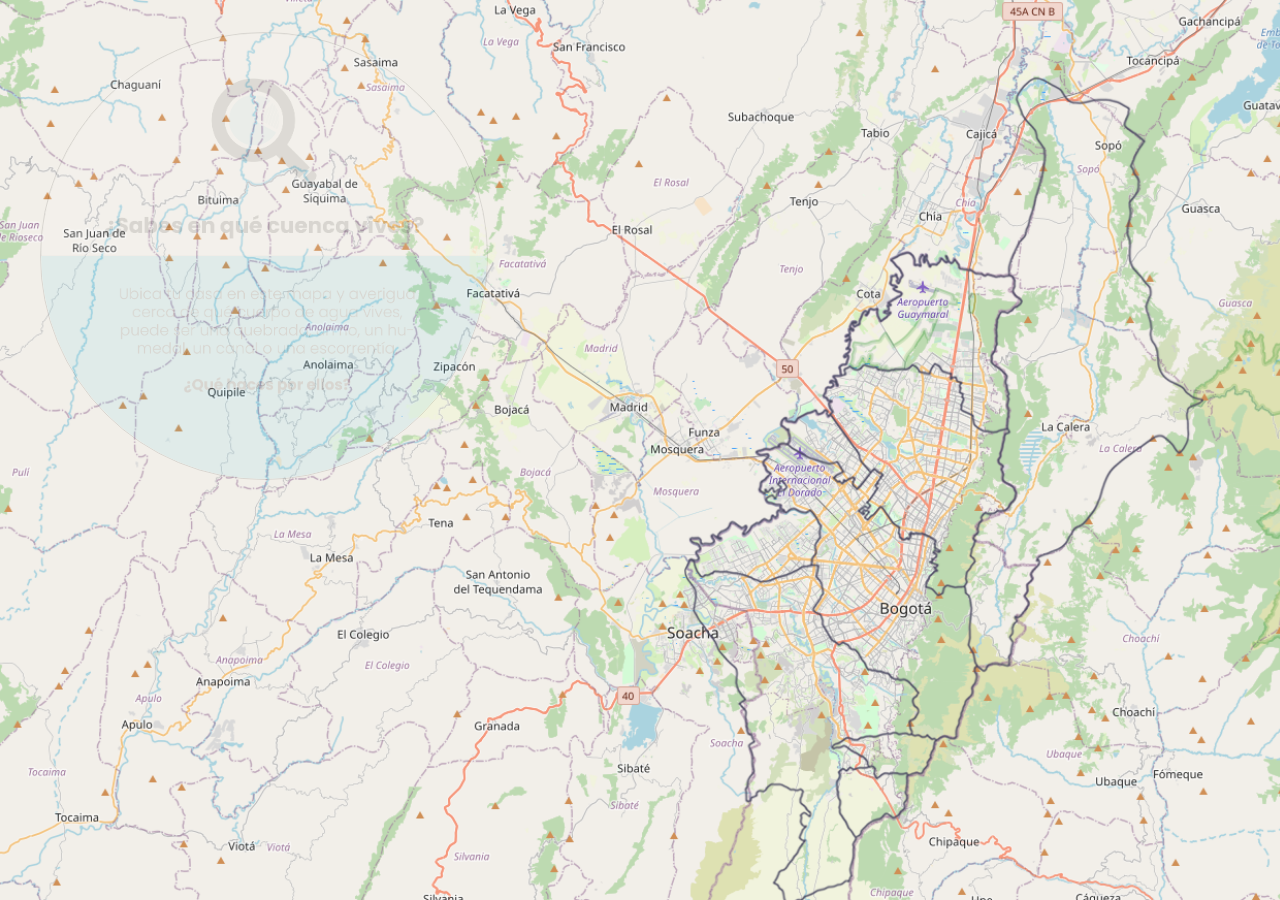
==== commit e6db92f5: "Add files via upload" ====
--- a/index.html
+++ b/index.html
@@ -7,7 +7,7 @@
 
   <title>Interactive map</title>
   <link rel="stylesheet" href="css/bootstrap.css">
-  <link rel="icon" href="https://cerrosdebogota.org/wp-content/uploads/2020/06/cropped-FCB-192x192.png" sizes="192x192" />
+
   <link rel="stylesheet" href="css/styles.css">
   <link href="https://fonts.googleapis.com/css2?family=Open+Sans&family=Oswald:wght@600&display=swap" rel="stylesheet">
 </head>
@@ -73,7 +73,9 @@
 
   </div>
 
-  <img src="" alt="" class="round-lrg hide">
+  <img src="" alt="" class="round-lrg hidden">
+
+  </div>
   <a href=""><img src="circles\InfoEmpty.png" alt="" class="round-empty"></a>
 
 
@@ -86,30 +88,29 @@
   <img id="desktop" class="round" src="circles/Info.png" alt="">
 
 
-  </div>
 
-  <div id="carousel1" class="carousel slide second-round-lrg  hide hidden" data-interval="false">
+  <div id="carousel1" class="carousel slide second-round-lrg  hidden" data-interval="false">
 
 
     <img src="" alt="" class="carouselCircle">
     <div class="carousel-inner">
 
       <div class="first-item carousel-item active">
-        <img id="first" src="photos\circle-cropped.png" class="carouselPic" alt="">
+        <img id="first" src="" class="carouselPic" alt="">
         <div class="carousel-caption d-none d-md-block">
 
 
         </div>
       </div>
       <div class="carousel-item">
-        <img id="second" src="photos\circle-cropped.png" class="carouselPic" alt="">
+        <img id="second" src="" class="carouselPic" alt="">
         <div class="carousel-caption d-none d-md-block">
 
 
         </div>
       </div>
       <div class="carousel-item">
-        <img id="third" src="photos\circle-cropped.png" class="carouselPic" alt="">
+        <img id="third" src="" class="carouselPic" alt="">
         <div class="carousel-caption d-none d-md-block">
 
         </div>
@@ -126,14 +127,14 @@
 
   </div>
 
-  <div id="carousel2" class="carousel slide second-round-lrg-mobile hidden hide" data-interval="false">
+  <div id="carousel2" class="carousel slide second-round-lrg-mobile hidden " data-interval="false">
 
 
     <img src="" alt="" class="carouselCircleMobile hidden">
     <div class="clickable carousel-inner">
 
       <div class="first-item carousel-item active">
-        <img id="first-mobile" src="photos\circle-cropped.png" class="carouselPic-mobile" alt="">
+        <img id="first-mobile" src="" class="carouselPic-mobile" alt="">
         <div class="carousel-caption d-none d-md-block">
 
 
@@ -141,21 +142,21 @@
       </div>
 
       <div class="carousel-item">
-        <img id="second-mobile" src="photos\circle-cropped.png" class="carouselPic-mobile" alt="">
+        <img id="second-mobile" src="" class="carouselPic-mobile" alt="">
         <div class="carousel-caption d-none d-md-block">
 
 
         </div>
       </div>
       <div class="carousel-item">
-        <img id="third-mobile" src="photos\circle-cropped.png" class="carouselPic-mobile" alt="">
+        <img id="third-mobile" src="" class="carouselPic-mobile" alt="">
         <div class="carousel-caption d-none d-md-block">
 
         </div>
       </div>
 
       <div class="carousel-item">
-        <img id="forth-mobile" src="photos\circle-cropped.png" class="carouselPic-mobile" alt="">
+        <img id="forth-mobile" src="" class="carouselPic-mobile" alt="">
         <div class="carousel-caption d-none d-md-block">
 
 
--- a/css/styles.css
+++ b/css/styles.css
@@ -184,12 +184,8 @@
   margin-top: 9.375vw;
 }
 
-.hide {
-  opacity: 0;
-}
 
 .hidden {
-  pointer-events: none;
   display: none;
 }
 
